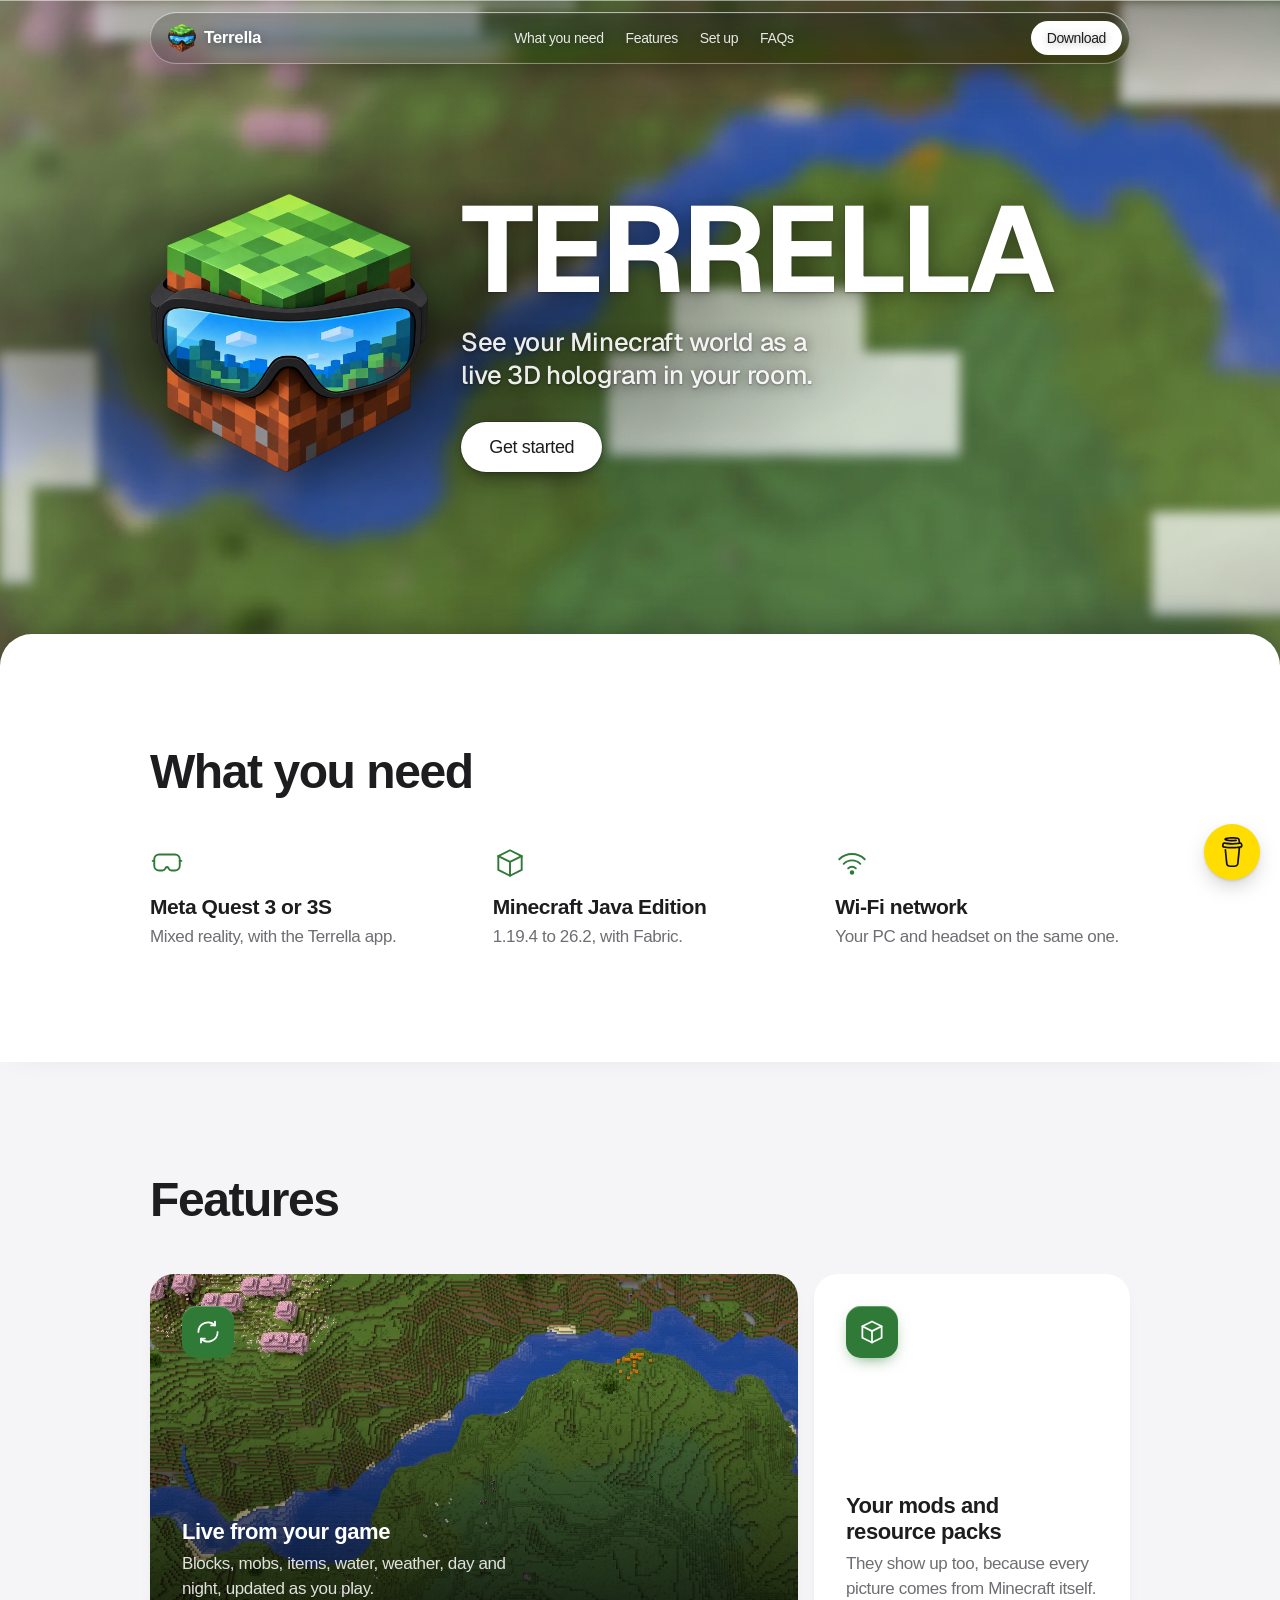
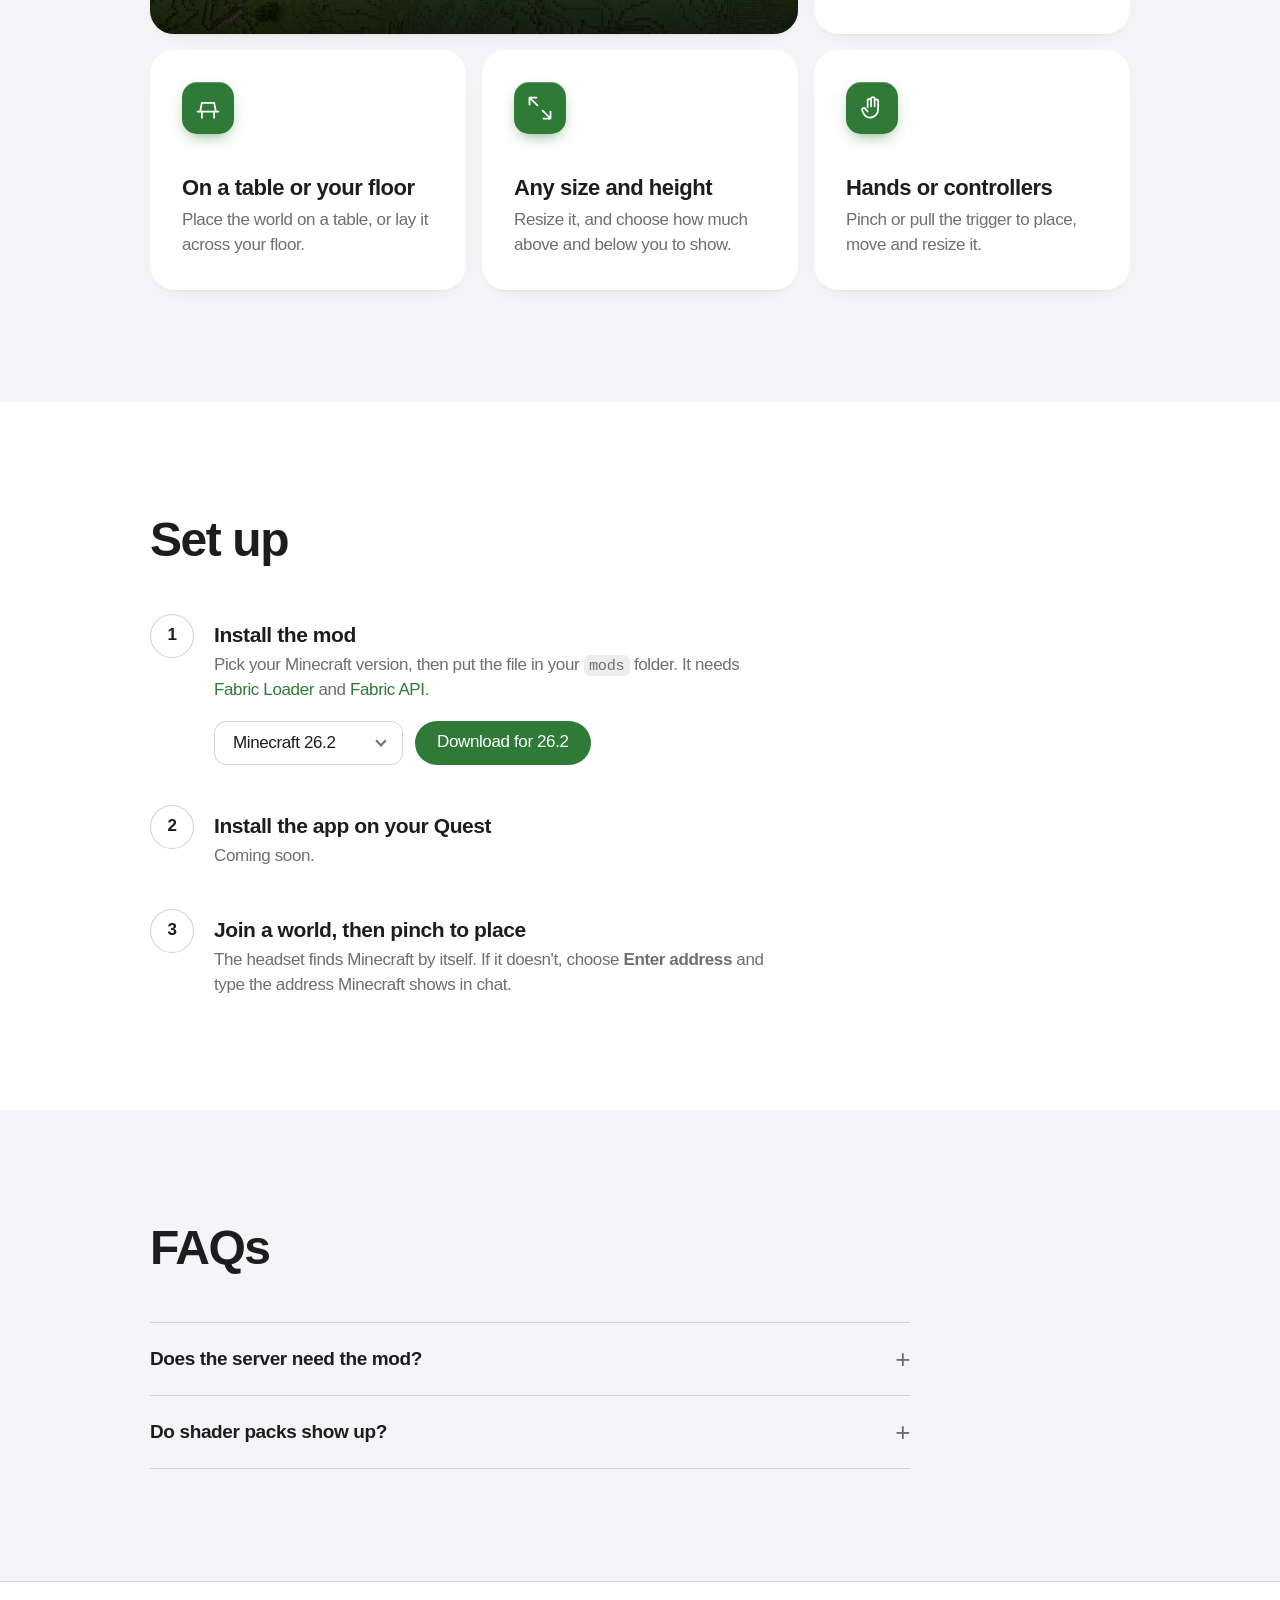
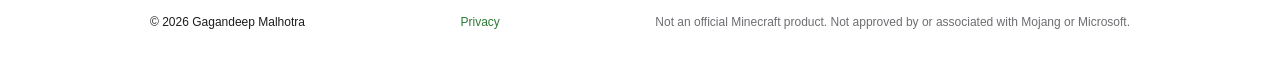
==== index.html @ 576da438 "Phone hero and menu" ====
<!doctype html>
<html lang="en">
<head>
  <meta charset="utf-8">
  <meta name="viewport" content="width=device-width, initial-scale=1">
  <title>Terrella</title>
  <meta name="description" content="See your Minecraft world as a live 3D hologram in your room, on Meta Quest 3 and 3S. Free.">
  <meta name="color-scheme" content="light dark">
  <meta property="og:title" content="Terrella">
  <meta property="og:description" content="See your Minecraft world as a live 3D hologram in your room, on Meta Quest 3 and 3S.">
  <meta property="og:image" content="assets/world-2400.webp?v=37">
  <link rel="icon" href="assets/favicon.png?v=3" type="image/png">
  <link rel="apple-touch-icon" href="assets/apple-touch-icon.png?v=3">
  <link rel="preconnect" href="https://fonts.googleapis.com">
  <link rel="preconnect" href="https://fonts.gstatic.com" crossorigin>
  <link rel="stylesheet" href="https://fonts.googleapis.com/css2?family=Geist:wght@500;600;700&display=swap">
  <link rel="stylesheet" href="styles.css?v=52">
</head>
<body>
  <header class="nav brand-in-hero no-anim" id="nav">
    <nav class="nav-bar glass" data-lg aria-label="Main">
      <a class="brand" href="#top" aria-label="Terrella, back to top">
        <img src="assets/logo.png?v=3" alt="" width="28" height="28">Terrella
      </a>
      <div class="nav-links">
        <a href="#need-title">What you need</a>
        <a href="#features">Features</a>
        <a href="#setup">Set up</a>
        <a href="#faq-title">FAQs</a>
      </div>
      <div class="nav-end">
        <a class="nav-cta" href="#setup">Download</a>
        <button class="nav-menu" type="button" aria-label="Menu" aria-expanded="false" aria-controls="nav-sheet">
          <span></span><span></span>
        </button>
      </div>
    </nav>
    <div class="nav-sheet glass" id="nav-sheet">
      <a href="#need-title">What you need</a>
      <a href="#features">Features</a>
      <a href="#setup">Set up</a>
      <a href="#faq-title">FAQs</a>
      <a class="sheet-cta" href="#setup">Download</a>
    </div>
  </header>

  <main id="top">
    <section class="stage" aria-labelledby="stage-title">
      <div class="stage-scene-wrap" aria-hidden="true">
      <div class="stage-scene">
        <img class="stage-world" src="assets/world.webp?v=37" width="3840" height="1280" alt=""
             srcset="assets/world-2400.webp?v=37 2400w, assets/world.webp?v=37 3840w"
             sizes="(max-width: 800px) 1700px, 2400px" fetchpriority="high" decoding="async">
        <div class="stage-clouds"></div>
      </div>
      </div>
      <div class="stage-glass" aria-hidden="true"></div>
      <div class="stage-copy">
        <div class="stage-head">
          <img class="stage-logo" src="assets/logo-hero.png?v=3" alt="" width="480" height="480">
          <div class="stage-text">
            <h1 id="stage-title" class="stage-title"><img class="title-logo" src="assets/logo-hero.png?v=3" alt="" width="480" height="480">Terrella</h1>
            <p class="stage-line">See your Minecraft world as a live 3D hologram in your room.</p>
            <p class="stage-actions">
              <a class="button" href="#setup">Get started</a>
            </p>
          </div>
        </div>
      </div>
    </section>

    <section class="band plain" aria-labelledby="need-title">
      <div class="wrap">
        <h2 id="need-title">What you need</h2>
        <ul class="grid three">
          <li>
            <svg class="need-icon" viewBox="0 0 32 32" fill="none" stroke="currentColor" stroke-width="1.8" stroke-linecap="round" stroke-linejoin="round" aria-hidden="true"><path d="M4 12.5c0-2.5 2-4.5 4.5-4.5h15c2.5 0 4.5 2 4.5 4.5v6c0 2.5-2 4.5-4.5 4.5h-3.2a3 3 0 0 1-2.7-1.7l-.4-.8a1.4 1.4 0 0 0-2.4 0l-.4.8a3 3 0 0 1-2.7 1.7H8.5C6 23 4 21 4 18.5z"/><path d="M4 14H2.5M28 14h1.5"/></svg>
            <h3>Meta Quest 3 or 3S</h3>
            <p>Mixed reality, with the Terrella app.</p>
          </li>
          <li>
            <svg class="need-icon" viewBox="0 0 32 32" fill="none" stroke="currentColor" stroke-width="1.8" stroke-linecap="round" stroke-linejoin="round" aria-hidden="true"><path d="M16 4 27 9.5v13L16 28 5 22.5v-13z"/><path d="M5 9.5 16 15l11-5.5M16 15v13"/></svg>
            <h3>Minecraft Java Edition</h3>
            <p>1.19.4 to 26.2, with Fabric.</p>
          </li>
          <li>
            <svg class="need-icon" viewBox="0 0 32 32" fill="none" stroke="currentColor" stroke-width="1.8" stroke-linecap="round" stroke-linejoin="round" aria-hidden="true"><path d="M4 12.5a17 17 0 0 1 24 0M8.2 16.8a11 11 0 0 1 15.6 0M12.4 21a5 5 0 0 1 7.2 0"/><circle cx="16" cy="25" r="1.2" fill="currentColor"/></svg>
            <h3>Wi&#8209;Fi network</h3>
            <p>Your PC and headset on the same one.</p>
          </li>
        </ul>
      </div>
    </section>

    <section class="band" id="features" aria-labelledby="features-title">
      <div class="wrap">
        <h2 id="features-title">Features</h2>
        <ul class="bento">
          <li class="card card-wide card-photo">
            <img src="assets/feature-live.webp" alt="A river winding between a cherry grove and a meadow, seen from above" width="1280" height="720" loading="lazy" decoding="async">
            <div class="card-copy">
              <span class="card-icon"><svg viewBox="0 0 32 32" fill="none" stroke="currentColor" stroke-width="2" stroke-linecap="round" stroke-linejoin="round" aria-hidden="true"><path d="M5 16a11 11 0 0 1 19-7.5M27 16a11 11 0 0 1-19 7.5"/><path d="M24 4v4.5h-4.5M8 28v-4.5h4.5"/></svg></span>
              <h3>Live from your game</h3>
              <p>Blocks, mobs, items, water, weather, day and night, updated as you play.</p>
            </div>
          </li>
          <li class="card ">
            <span class="card-icon"><svg viewBox="0 0 32 32" fill="none" stroke="currentColor" stroke-width="2" stroke-linecap="round" stroke-linejoin="round" aria-hidden="true"><path d="M16 4 27 9.5v13L16 28 5 22.5v-13z"/><path d="M5 9.5 16 15l11-5.5M16 15v13"/></svg></span>
            <h3>Your mods and resource packs</h3>
            <p>They show up too, because every picture comes from Minecraft itself.</p>
          </li>
          <li class="card ">
            <span class="card-icon"><svg viewBox="0 0 32 32" fill="none" stroke="currentColor" stroke-width="2" stroke-linecap="round" stroke-linejoin="round" aria-hidden="true"><path d="M4 20h24M7 20l2-10h14l2 10M9 20v7M23 20v7"/></svg></span>
            <h3>On a table or your floor</h3>
            <p>Place the world on a table, or lay it across your floor.</p>
          </li>
          <li class="card ">
            <span class="card-icon"><svg viewBox="0 0 32 32" fill="none" stroke="currentColor" stroke-width="2" stroke-linecap="round" stroke-linejoin="round" aria-hidden="true"><path d="M4 12V4h8M28 20v8h-8M4 4l9 9M28 28l-9-9"/></svg></span>
            <h3>Any size and height</h3>
            <p>Resize it, and choose how much above and below you to show.</p>
          </li>
          <li class="card ">
            <span class="card-icon"><svg viewBox="0 0 32 32" fill="none" stroke="currentColor" stroke-width="2" stroke-linecap="round" stroke-linejoin="round" aria-hidden="true"><path d="M11 15V7.5a2 2 0 0 1 4 0V14M15 13.5V5.5a2 2 0 0 1 4 0V14M19 14V8a2 2 0 0 1 4 0v9c0 6-4 10-9 10-3.5 0-5.5-1.5-7.5-4.5L4.8 18.9a2 2 0 0 1 3.3-2.2L11 20"/></svg></span>
            <h3>Hands or controllers</h3>
            <p>Pinch or pull the trigger to place, move and resize it.</p>
          </li>
        </ul>
      </div>
    </section>

    <section class="band plain demo" id="demo" aria-labelledby="demo-title" hidden>
      <div class="wrap">
        <h2 id="demo-title">See it on Meta Quest&nbsp;3</h2>
        <div class="demo-frame">
          <video controls playsinline preload="none" data-poster="assets/demo-poster.jpg" data-src="assets/demo.mp4"></video>
        </div>
      </div>
    </section>

    <section id="setup" class="band plain" aria-labelledby="setup-title">
      <div class="wrap">
      <h2 id="setup-title">Set up</h2>
      <ol class="steps">
        <li class="step">
          <span class="step-n" aria-hidden="true">1</span>
          <div class="step-body">
            <h3>Install the mod</h3>
            <p>Pick your Minecraft version, then put the file in your <code>mods</code> folder.
               It needs <a href="https://fabricmc.net/use/installer/">Fabric Loader</a> and
               <a href="https://modrinth.com/mod/fabric-api">Fabric API</a>.</p>
            <div class="picker">
              <label class="select">
                <span class="visually-hidden">Minecraft version</span>
                <select id="mc-version"></select>
              </label>
              <a id="mod-download" class="button" href="downloads/voxelmr-mod-mc26.2.jar" download>Download</a>
            </div>
          </div>
        </li>
        <li class="step">
          <span class="step-n" aria-hidden="true">2</span>
          <div class="step-body">
            <h3>Install the app on your Quest</h3>
            <p id="app-note">Coming soon.</p>
            <a id="app-link" class="button button-quiet" hidden>Get the app</a>
          </div>
        </li>
        <li class="step">
          <span class="step-n" aria-hidden="true">3</span>
          <div class="step-body">
            <h3>Join a world, then pinch to place</h3>
            <p>The headset finds Minecraft by itself. If it doesn't, choose <b>Enter address</b>
               and type the address Minecraft shows in chat.</p>
          </div>
        </li>
      </ol>
      </div>
    </section>

    <section class="band" aria-labelledby="faq-title">
      <div class="wrap">
      <h2 id="faq-title">FAQs</h2>
      <div class="faq">
        <details>
          <summary>Does the server need the mod?</summary>
          <p>No. It runs only in your game, so it works on any server and in single player.</p>
        </details>
        <details>
          <summary>Do shader packs show up?</summary>
          <p>No. Resource packs do; shader packs change only the picture on your screen, which the headset never sees.</p>
        </details>
      </div>
      </div>
    </section>
  </main>

  <footer class="footer">
    <div class="wrap footer-row">
      <p class="credit">&copy; 2026 Gagandeep Malhotra</p>
      <p><a href="privacy.html">Privacy</a></p>
      <p>Not an official Minecraft product. Not approved by or associated with Mojang or Microsoft.</p>
    </div>
  </footer>

  <a class="coffee" href="https://buymeacoffee.com/gagandeepmalhotra" target="_blank" rel="noopener"
     aria-label="Buy me a coffee">
    <img src="assets/bmc-logo.svg" alt="" width="21" height="30">
    <span class="coffee-label">Buy me a coffee</span>
  </a>

  <script src="main.js?v=50" type="module"></script>
</body>
</html>
---- styles.css ----
/* VoxelMR - one page. Apple's system type and spacing, Airbnb's soft corners. */

:root {
  --bg: #ffffff;
  --bg-alt: #f5f5f7;
  --text: #1d1d1f;
  --text-2: #6e6e73;
  --line: #d2d2d7;
  --accent: #2f7a36;          /* the grass on the block */
  --accent-hover: #256a2c;
  --on-accent: #ffffff;
  --shadow: 0 30px 60px -30px rgba(0, 0, 0, 0.35);
  --radius: 18px;
  --glass-tint: rgba(255, 255, 255, 0.52);
  --glass-blur: 16px;
  --glass-rim-hi: rgba(255, 255, 255, 0.95);
  --glass-rim-lo: rgba(255, 255, 255, 0.5);
  --glass-rim-back: rgba(255, 255, 255, 0.55);
  --glass-inner: rgba(0, 0, 0, 0.06);
  --glass-shadow: 0 10px 30px -8px rgba(0, 0, 0, 0.18), 0 2px 6px rgba(0, 0, 0, 0.06);
  --font: -apple-system, BlinkMacSystemFont, "SF Pro Text", "SF Pro Display", "Segoe UI Variable Text",
          "Segoe UI", Roboto, "Helvetica Neue", Arial, sans-serif;
  --mono: ui-monospace, "SF Mono", "Cascadia Mono", Consolas, monospace;
}

@media (prefers-color-scheme: dark) {
  :root:not([data-theme="light"]) {
    --bg: #0e0f12;             /* the splash screen's ground */
    --bg-alt: #17181c;
    --text: #f5f5f7;
    --text-2: #a1a1a6;
    --line: #2e2f35;
    --accent: #6cc05f;
    --accent-hover: #81cf74;
    --on-accent: #0b1a0b;
    --shadow: 0 30px 60px -30px rgba(0, 0, 0, 0.9);
    --glass-tint: rgba(58, 60, 68, 0.52);
    --glass-blur: 16px;
    --glass-rim-hi: rgba(255, 255, 255, 0.32);
    --glass-rim-lo: rgba(255, 255, 255, 0.1);
    --glass-rim-back: rgba(255, 255, 255, 0.12);
    --glass-inner: rgba(0, 0, 0, 0.35);
    --glass-shadow: 0 10px 30px -8px rgba(0, 0, 0, 0.6);
  }
}

:root[data-theme="dark"] {
  --bg: #0e0f12;
  --bg-alt: #17181c;
  --text: #f5f5f7;
  --text-2: #a1a1a6;
  --line: #2e2f35;
  --accent: #6cc05f;
  --accent-hover: #81cf74;
  --on-accent: #0b1a0b;
  --shadow: 0 30px 60px -30px rgba(0, 0, 0, 0.9);
  --glass-tint: rgba(58, 60, 68, 0.52);
  --glass-blur: 16px;
  --glass-rim-hi: rgba(255, 255, 255, 0.32);
  --glass-rim-lo: rgba(255, 255, 255, 0.1);
  --glass-rim-back: rgba(255, 255, 255, 0.12);
  --glass-inner: rgba(0, 0, 0, 0.35);
  --glass-shadow: 0 10px 30px -8px rgba(0, 0, 0, 0.6);
}

*, *::before, *::after { box-sizing: border-box; }
[hidden] { display: none !important; }

html { scroll-behavior: smooth; scroll-padding-top: 84px; }
@media (prefers-reduced-motion: reduce) { html { scroll-behavior: auto; } }

body {
  margin: 0;
  background: var(--bg);
  color: var(--text);
  font: 17px/1.47 var(--font);
  letter-spacing: -0.022em;
  -webkit-font-smoothing: antialiased;
}

img { display: block; max-width: 100%; height: auto; }
a { color: var(--accent); text-decoration: none; }
a:hover { text-decoration: underline; }
:focus-visible { outline: 3px solid var(--accent); outline-offset: 3px; border-radius: 6px; }
code { font: 0.9em var(--mono); background: color-mix(in srgb, var(--text) 8%, transparent); padding: 0.1em 0.35em; border-radius: 6px; }
ul, ol { list-style: none; margin: 0; padding: 0; }
h1, h2, h3 { margin: 0; text-wrap: balance; }
p { margin: 0; }

.wrap { width: min(980px, 100% - 32px); margin-inline: auto; }
.section { padding-block: clamp(64px, 10vw, 112px); }
.band { background: var(--bg-alt); padding-block: clamp(64px, 10vw, 112px); }
.band.plain { background: var(--bg); }
/* The page rises over the hero like a sheet: rounded top, a soft edge of shadow. */
.stage + .band {
  position: relative; z-index: 1;
  margin-top: -32px;
  border-radius: 32px 32px 0 0;
  box-shadow: 0 -12px 40px -18px rgba(0, 0, 0, 0.45);
}

.visually-hidden {
  position: absolute; width: 1px; height: 1px; overflow: hidden;
  clip: rect(0 0 0 0); white-space: nowrap;
}

/* Liquid Glass - the controls layer only.
   Apple's rule: glass is for what floats above content (navigation, controls), never for the
   content itself, and never glass on glass. A light blur that keeps what is behind readable, a
   bright rim where light catches the edge, a sheen across the top, and a tint that follows what
   is underneath. Chromium browsers also bend the picture at the edges (main.js builds the
   refraction map); everywhere else the same glass simply does not refract. */
.glass {
  position: relative; isolation: isolate;
  background: var(--glass-tint);
  -webkit-backdrop-filter: blur(var(--glass-blur)) saturate(180%) brightness(1.06);
  backdrop-filter: blur(var(--glass-blur)) saturate(180%) brightness(1.06);
  box-shadow:
    var(--glass-shadow),
    inset 0 1px 1px 0 var(--glass-rim-hi),          /* light from above catches the top edge */
    inset 0 -1px 1px 0 var(--glass-rim-back),       /* and returns faintly off the bottom */
    inset 0 0 0 1px var(--glass-rim-lo),            /* the thin body of the edge all round */
    inset 0 -10px 20px -14px var(--glass-inner);    /* a little depth low inside the glass */
}
/* Where the browser can refract (Chromium): the bend at the edge, then the same frost. */
.lg-refract .glass[data-lg] {
  -webkit-backdrop-filter: var(--lg-filter) blur(var(--glass-blur)) saturate(180%) brightness(1.06);
  backdrop-filter: var(--lg-filter) blur(var(--glass-blur)) saturate(180%) brightness(1.06);
}

/* The bar: a capsule floating over the page, not a strip glued to its top. */
.nav {
  position: fixed; top: 12px; left: 0; right: 0; z-index: 20;
  display: flex; justify-content: center; pointer-events: none;
}
.nav-bar {
  pointer-events: auto;
  width: min(980px, 100% - 24px); height: 52px; padding: 0 8px 0 18px;
  border-radius: 999px;
  display: grid; grid-template-columns: auto 1fr auto; align-items: center; gap: 0;
  color: var(--text);
  transition: height 0.35s cubic-bezier(0.22, 1, 0.36, 1), width 0.35s cubic-bezier(0.22, 1, 0.36, 1),
              color 0.3s ease, background-color 0.3s ease;
}
.nav.no-anim .nav-bar { transition: none; }
.nav.is-compact .nav-bar { height: 46px; width: min(760px, 100% - 24px); }
.brand {
  display: inline-flex; align-items: center; gap: 8px;
  color: inherit; font-weight: 600; font-size: 17px;
}
.brand:hover { text-decoration: none; }
.brand img { height: 28px; width: auto; }
.nav-links { display: flex; gap: 22px; justify-self: center; }
.brand { margin-right: 16px; }
.nav-links a { color: inherit; font-size: 14px; opacity: 0.88; transition: opacity 0.2s ease; }
.nav-links a:hover { opacity: 1; text-decoration: none; }
.nav-cta {
  display: inline-flex; align-items: center; height: 34px; padding: 0 16px; border-radius: 999px;
  background: var(--accent); color: var(--on-accent); font-size: 14px; font-weight: 500;
}
.nav-cta:hover { background: var(--accent-hover); text-decoration: none; }
/* Over the world the glass darkens a touch and the words go white, as iOS does over photos. */
.nav.over-hero .nav-bar {
  color: #ffffff;
  text-shadow: 0 1px 8px rgba(0, 0, 0, 0.35);
  --glass-tint: rgba(16, 20, 16, 0.26);
  --glass-blur: 14px;
  --glass-rim-hi: rgba(255, 255, 255, 0.6);
  --glass-rim-lo: rgba(255, 255, 255, 0.18);
  --glass-rim-back: rgba(255, 255, 255, 0.28);
  --glass-inner: rgba(0, 0, 0, 0.15);
  --glass-shadow: 0 10px 30px -8px rgba(0, 0, 0, 0.35);
}
.nav.over-hero .nav-cta { background: #ffffff; color: #1d1d1f; }


/* Buttons: Apple's pill. */
.button {
  display: inline-flex; align-items: center; justify-content: center;
  min-height: 44px; padding: 0 22px;
  border-radius: 980px;
  background: var(--accent); color: var(--on-accent);
  font-weight: 500; font-size: 17px;
  transition: background-color 0.2s ease, transform 0.2s ease;
}
.button:hover { background: var(--accent-hover); text-decoration: none; }
.button:active { transform: scale(0.97); }
.button-small { min-height: 30px; padding: 0 14px; font-size: 14px; }
.button-glass { color: inherit; font-weight: 500; }
.stage .button.button-glass {
  background: var(--glass-tint);
  color: #ffffff;
  --glass-tint: rgba(16, 20, 16, 0.26);
  --glass-blur: 14px;
  --glass-rim-hi: rgba(255, 255, 255, 0.6);
  --glass-rim-lo: rgba(255, 255, 255, 0.18);
  --glass-rim-back: rgba(255, 255, 255, 0.28);
  --glass-inner: rgba(0, 0, 0, 0.15);
  --glass-shadow: 0 10px 30px -8px rgba(0, 0, 0, 0.35);
}
.stage .button.button-glass:hover { background: rgba(16, 20, 16, 0.4); color: #ffffff; }
.button-quiet { background: transparent; color: var(--accent); box-shadow: inset 0 0 0 1px var(--accent); }
.button-quiet:hover { background: color-mix(in srgb, var(--accent) 10%, transparent); }

/* The stage: a bird's-eye view of a real world, edge to edge. One still image, moved only by
   transforms - it drifts sideways and breathes in and out - so the compositor does all of it
   and the page costs nothing to scroll. */
.stage {
  --stage-h: clamp(520px, 74svh, 780px);
  position: relative; overflow: hidden; isolation: isolate;
  height: var(--stage-h);
  display: grid; align-items: center;
  background: transparent; color: #ffffff; text-align: left;
}
.stage-scene {
  position: absolute; inset: 0; z-index: -1;
  animation: breathe 24s ease-in-out infinite alternate;
  will-change: transform;
}
.stage-world {
  --scene-w: max(100vw, calc(var(--stage-h) * 3));
  position: absolute; top: 0; left: 0;
  width: var(--scene-w); height: 100%; max-width: none;
  object-fit: cover;
  animation: drift 70s ease-in-out infinite alternate;
  will-change: transform;
}
@keyframes drift {
  from { transform: translate3d(0, 0, 0); }
  to   { transform: translate3d(calc(100vw - var(--scene-w)), 0, 0); }
}
@keyframes breathe {
  from { transform: scale(1.02); }
  to   { transform: scale(1.12); }
}
/* Clouds: Minecraft's own blocky slabs, passing between the camera and the world. Drawn by
   main.js into one seamless tile and slid sideways by the compositor - the page never repaints
   for them. */
.stage-clouds {
  position: absolute; top: 0; bottom: 0; left: 0;
  width: calc(100% + var(--cloud-tile, 2400px));
  background-repeat: repeat;
  background-size: var(--cloud-tile, 2400px) auto;
  image-rendering: pixelated;
  opacity: 0; transition: opacity 1.2s ease;
  animation: clouds 150s linear infinite;
  will-change: transform;
}
.stage-clouds.is-ready { opacity: 0.72; }
@keyframes clouds {
  from { transform: translate3d(calc(-1 * var(--cloud-tile, 2400px)), 0, 0); }
  to   { transform: translate3d(0, 0, 0); }
}
@media (prefers-reduced-motion: reduce) { .stage-clouds { animation: none; } }
.stage.is-away .stage-clouds { animation-play-state: paused; }

.stage::after {                  /* vignette: darker edges, a soft pool of shade behind the words */
  content: ""; position: absolute; inset: 0; z-index: -1; pointer-events: none;
  background:
    radial-gradient(ellipse 70% 70% at 22% 50%, rgba(0,0,0,0.30), rgba(0,0,0,0) 70%),
    radial-gradient(ellipse 120% 90% at 50% 45%, rgba(0,0,0,0) 55%, rgba(0,0,0,0.42) 100%),
    linear-gradient(to bottom, rgba(0,0,0,0.30), rgba(0,0,0,0) 18%);
}
.stage::before {                 /* fine grain, the way a photograph has it */
  content: ""; position: absolute; inset: 0; z-index: 0; pointer-events: none; opacity: 0.07;
  mix-blend-mode: overlay;
  background-image: url("data:image/svg+xml,%3Csvg xmlns='http://www.w3.org/2000/svg' width='160' height='160'%3E%3Cfilter id='n'%3E%3CfeTurbulence type='fractalNoise' baseFrequency='0.9' numOctaves='2' stitchTiles='stitch'/%3E%3C/filter%3E%3Crect width='100%25' height='100%25' filter='url(%23n)'/%3E%3C/svg%3E");
}
.stage-copy { position: relative; z-index: 1; }
.stage-copy { width: min(980px, 100% - 32px); margin-inline: auto; }
.stage-title {
  font-family: "Geist", var(--font);
  font-size: clamp(52px, 9.5vw, 148px);
  line-height: 0.92; letter-spacing: -0.03em; font-weight: 700; text-transform: uppercase;
  text-shadow: 0 2px 24px rgba(0, 0, 0, 0.45), 0 1px 2px rgba(0, 0, 0, 0.25);
}
.stage-line {
  font-family: "Geist", var(--font);
  margin: clamp(14px, 1.6vw, 20px) 0 0; max-width: 30ch; text-wrap: balance;
  font-size: clamp(19px, 2vw, 26px); line-height: 1.3; letter-spacing: -0.015em; font-weight: 500;
  color: rgba(255, 255, 255, 0.92);
  text-shadow: 0 1px 14px rgba(0, 0, 0, 0.55), 0 1px 2px rgba(0, 0, 0, 0.3);
}
.stage-meta {
  margin-top: 16px; font-size: 14px; letter-spacing: 0;
  color: rgba(255, 255, 255, 0.78);
  text-shadow: 0 1px 10px rgba(0, 0, 0, 0.5);
}
.stage-actions {
  margin-top: clamp(22px, 2.8vw, 30px);
  display: flex; gap: 24px; justify-content: flex-start; align-items: center; flex-wrap: wrap;
}
.stage .button {
  background: #ffffff; color: #1d1d1f; min-height: 50px; padding: 0 28px; font-size: 18px;
  /* held off bright clouds: a hairline edge and a soft lift */
  box-shadow: 0 0 0 1px rgba(0, 0, 0, 0.14), 0 10px 28px -8px rgba(0, 0, 0, 0.55), 0 2px 6px rgba(0, 0, 0, 0.18);
}
.stage .button:hover { background: #f5f5f7; }
.more { color: #ffffff; font-size: 17px; }
.more::after { content: "›"; display: inline-block; margin-left: 6px; transition: transform 0.2s ease; }
.more:hover { text-decoration: none; }
.more:hover::after { transform: translateX(3px); }

/* The words settle in once as the page opens - plain CSS, so nothing flashes while a script
   loads. Nothing moves at all for anyone who asked for less motion. */
@media (prefers-reduced-motion: no-preference) {
  .stage-copy > * { animation: settle 1s cubic-bezier(0.22, 1, 0.36, 1) backwards; }
  .stage-line    { animation-delay: 0.1s; }
  .stage-actions { animation-delay: 0.2s; }
  .stage-meta    { animation-delay: 0.3s; }
}
@keyframes settle { from { opacity: 0; transform: translateY(14px); } }
@media (prefers-reduced-motion: reduce) {
  .stage-scene, .stage-world { animation: none; }
  .stage-world { transform: translate3d(calc((100vw - var(--scene-w)) / 2), 0, 0); }
}
/* Off screen, the hero stops moving altogether (main.js). */
.stage.is-away .stage-scene, .stage.is-away .stage-world { animation-play-state: paused; }

/* Section titles */
h2 {
  font-size: clamp(32px, 5vw, 48px);
  line-height: 1.08; letter-spacing: -0.03em; font-weight: 700;
  margin-bottom: clamp(32px, 5vw, 48px);
}
h3 { font-size: 21px; line-height: 1.2; letter-spacing: -0.02em; font-weight: 600; margin-bottom: 6px; }
.grid p, .step-body p, .faq p { color: var(--text-2); }

.grid { display: grid; gap: clamp(28px, 4vw, 48px); }
.grid.three { grid-template-columns: repeat(3, 1fr); }
.grid.two { grid-template-columns: repeat(2, 1fr); }
@media (max-width: 720px) {
  .grid.three, .grid.two { grid-template-columns: 1fr; }
}

/* Steps: a real sequence, so numbered. */
.steps { display: grid; gap: 40px; }
.step { display: grid; grid-template-columns: 44px 1fr; gap: 20px; align-items: start; }
.step-n {
  display: grid; place-items: center;
  width: 44px; height: 44px; border-radius: 50%;
  background: var(--bg); color: var(--text);
  box-shadow: inset 0 0 0 1px var(--line);
  font-weight: 600; font-variant-numeric: tabular-nums;
}
.step-body { padding-top: 8px; max-width: 60ch; }
.step-body .button, .picker { margin-top: 18px; }

.picker { display: flex; flex-wrap: wrap; gap: 12px; align-items: center; }
.picker .button { margin-top: 0; }
.select { position: relative; display: inline-flex; }
.select select {
  appearance: none; -webkit-appearance: none;
  min-height: 44px; padding: 0 44px 0 18px;
  border-radius: 12px; border: 1px solid var(--line);
  background: var(--bg); color: var(--text);
  font: 500 17px var(--font); letter-spacing: -0.022em;
  font-variant-numeric: tabular-nums; cursor: pointer;
}
.select::after {
  content: ""; position: absolute; right: 18px; top: 50%;
  width: 8px; height: 8px; margin-top: -6px;
  border-right: 2px solid var(--text-2); border-bottom: 2px solid var(--text-2);
  transform: rotate(45deg); pointer-events: none;
}

/* Questions: a disclosure that opens smoothly. */
.faq { border-top: 1px solid var(--line); max-width: 760px; }
.faq details { border-bottom: 1px solid var(--line); }
.faq summary {
  display: flex; justify-content: space-between; align-items: center; gap: 16px;
  padding: 22px 0; cursor: pointer; list-style: none;
  font-size: 19px; font-weight: 600; letter-spacing: -0.02em;
}
.faq summary::-webkit-details-marker { display: none; }
.faq summary::after {
  content: "+"; font-weight: 400; font-size: 26px; line-height: 1; color: var(--text-2);
  transition: transform 0.25s ease;
}
.faq details[open] summary::after { transform: rotate(45deg); }
.faq details p { padding: 0 0 22px; max-width: 60ch; }
.faq details::details-content {
  block-size: 0; overflow: hidden;
  transition: block-size 0.3s ease, content-visibility 0.3s allow-discrete;
}
.faq details[open]::details-content { block-size: auto; }
:root { interpolate-size: allow-keywords; }
@media (prefers-reduced-motion: reduce) {
  .faq details::details-content { transition: none; }
}

.footer { padding-block: 32px 48px; border-top: 1px solid var(--line); }
.footer-row { display: flex; flex-wrap: wrap; justify-content: space-between; gap: 8px 24px; }
.footer p { font-size: 12px; color: var(--text-2); letter-spacing: 0; }
.footer .credit { color: var(--text); }

.stage-scene-wrap { position: absolute; inset: 0; z-index: -1; }

/* Buy me a coffee: a glass circle that stays in the corner. */
.coffee {
  position: fixed; right: 20px; bottom: 20px; z-index: 30;
  width: 56px; height: 56px; border-radius: 50%;
  display: grid; place-items: center;
  background: #ffdd00;                     /* Buy Me a Coffee's own yellow */
  box-shadow: 0 8px 24px -8px rgba(0, 0, 0, 0.35), 0 1px 3px rgba(0, 0, 0, 0.12);
  transition: transform 0.25s cubic-bezier(0.22, 1, 0.36, 1);
}
.coffee:hover { transform: scale(1.06); text-decoration: none; }
.coffee:active { transform: scale(0.96); }
.coffee img { width: 21px; height: 30px; }
.coffee-label {
  position: absolute; right: calc(100% + 10px); top: 50%;
  transform: translate(6px, -50%); opacity: 0; pointer-events: none; white-space: nowrap;
  padding: 7px 12px; border-radius: 999px; font-size: 14px; font-weight: 500;
  background: var(--text); color: var(--bg);
  transition: opacity 0.2s ease, transform 0.25s cubic-bezier(0.22, 1, 0.36, 1);
}
.coffee:hover .coffee-label, .coffee:focus-visible .coffee-label { opacity: 1; transform: translate(0, -50%); }
@media (max-width: 600px) { .coffee { right: 14px; bottom: 14px; width: 50px; height: 50px; } }

/* Requirement icons, drawn in the text colour. */
.need-icon { width: 34px; height: 34px; color: var(--accent); margin-bottom: 14px; display: block; }

/* The demo film, when there is one. */
.demo-frame {
  border-radius: var(--radius); overflow: hidden; background: #000;
  aspect-ratio: 16 / 9; box-shadow: var(--shadow);
}
.demo-frame video { width: 100%; height: 100%; display: block; object-fit: cover; }

/* Phones: every control full-width and thumb-sized, nothing covered by the coffee circle. */
@media (max-width: 600px) {
  body { font-size: 16px; }
  .band { padding-block: 56px; }
  h2 { margin-bottom: 28px; }
  .stage { --stage-h: clamp(480px, 70svh, 620px); }
  .stage .button { width: min(320px, 100%); }
  .stage-meta { font-size: 13px; }
  .stage + .band { margin-top: -24px; border-radius: 24px 24px 0 0; }
  .step { grid-template-columns: 36px 1fr; gap: 14px; }
  .step-n { width: 36px; height: 36px; font-size: 15px; }
  .step-body { padding-top: 5px; }
  .picker { flex-direction: column; align-items: stretch; }
  .picker .select, .picker .select select, .picker .button { width: 100%; }
  .faq summary { font-size: 17px; padding: 18px 0; }
  .footer { padding-bottom: 96px; }
  .footer-row { flex-direction: column; }
  .nav-bar { height: 48px; padding: 0 6px 0 14px; }
  .nav-cta { height: 36px; }
  .brand { min-height: 44px; }
}
@media (max-width: 360px) {
  .stage-title { font-size: 52px; }
  .brand { font-size: 16px; }
}

/* The hero behind a pane of glass: the world is baked frosted (assets), and the pane adds the
   glass itself - a cool sheen from the top-left, a bright rim along its top edge, a faint
   frost - over everything but the words. Static, so it costs nothing as the world drifts. */
.stage-glass {
  position: absolute; inset: 0; z-index: 0; pointer-events: none;
  background:
    linear-gradient(125deg, rgba(255, 255, 255, 0.22) 0%, rgba(255, 255, 255, 0.06) 28%,
                    rgba(255, 255, 255, 0) 55%, rgba(255, 255, 255, 0.05) 100%),
    rgba(255, 255, 255, 0.04);
  box-shadow: inset 0 1px 0 rgba(255, 255, 255, 0.5), inset 0 0 120px rgba(255, 255, 255, 0.06);
}
.stage-clouds { filter: blur(6px); }
@media (max-width: 600px) {
  .stage-copy { width: calc(100% - 32px); }
  .stage .button { width: auto; }
}

/* Features: a bento of cards. The lead card is the world itself; one dark card for contrast. */
.bento { display: grid; grid-template-columns: repeat(3, 1fr); gap: 16px; }
.card {
  position: relative; overflow: hidden;
  background: var(--bg); border-radius: 24px;
  padding: clamp(24px, 3vw, 32px);
  display: flex; flex-direction: column; justify-content: flex-end; gap: 6px;
  min-height: 240px;
  box-shadow: 0 1px 2px rgba(0, 0, 0, 0.04), 0 8px 24px -16px rgba(0, 0, 0, 0.18);
}
.card h3 { margin: 0; font-size: 22px; }
.card p { color: var(--text-2); max-width: 36ch; }
.card-wide { grid-column: span 2; }
.card-full { grid-column: 1 / -1; min-height: 200px; }
.card-icon {
  width: 52px; height: 52px; border-radius: 15px; margin-bottom: auto;
  display: grid; place-items: center; color: var(--on-accent);
  background: var(--accent);
  box-shadow: inset 0 1px 0 rgba(255, 255, 255, 0.25), 0 6px 16px -6px color-mix(in srgb, var(--accent) 70%, transparent);
}
.card-icon svg { width: 28px; height: 28px; }
.card-photo { padding: 0; min-height: 360px; color: #ffffff; }
.card-photo img { position: absolute; inset: 0; width: 100%; height: 100%; object-fit: cover; }
.card-photo::after {
  content: ""; position: absolute; inset: 0;
  background: linear-gradient(to top, rgba(0, 0, 0, 0.72) 0%, rgba(0, 0, 0, 0.25) 45%, rgba(0, 0, 0, 0) 70%);
}
.card-copy {
  position: relative; z-index: 1; height: 100%;
  padding: clamp(24px, 3vw, 32px);
  display: flex; flex-direction: column; justify-content: flex-end; gap: 6px;
}
.card-photo .card-icon { margin-bottom: auto; }
.card-photo p { color: rgba(255, 255, 255, 0.86); }
.card-dark {
  background:
    radial-gradient(circle at 85% 20%, rgba(108, 192, 95, 0.32), rgba(108, 192, 95, 0) 55%),
    #0e1116;
  color: #f5f5f7;
}
.card-dark p { color: rgba(245, 245, 247, 0.72); }
@media (max-width: 900px) {
  .bento { grid-template-columns: repeat(2, 1fr); }
  .card-wide { grid-column: span 2; }
.card-full { grid-column: 1 / -1; min-height: 200px; }
}
@media (max-width: 600px) {
  .bento { grid-template-columns: 1fr; gap: 12px; }
  .card-wide, .card-full { grid-column: auto; }
  .card { min-height: 0; }
  .card .card-icon { margin-bottom: 18px; }
  .card-photo { min-height: 320px; }
  .card-photo .card-icon { margin-bottom: auto; }
}

/* The words must hold over white clouds: shade that follows them, whatever drifts behind. */
.stage-copy::before {
  content: ""; position: absolute; z-index: -1; pointer-events: none;
  left: -18vw; right: -10vw; top: -14%; bottom: -18%;
  background: radial-gradient(ellipse 58% 62% at 32% 50%, rgba(8, 14, 10, 0.5), rgba(8, 14, 10, 0) 72%);
}

/* The logo, large, beside the name and line - exactly their height together (main.js measures). */
.stage-head { display: flex; align-items: center; gap: clamp(18px, 2.6vw, 36px); }
.stage-logo {
  flex: none; width: auto; height: var(--head-h, clamp(120px, 15vw, 230px));
  filter: drop-shadow(0 12px 28px rgba(0, 0, 0, 0.45));
}
.stage-text { min-width: 0; }
/* Phones: the logo sits on the title's line only, as tall as the title; the line and the button
   run full width beneath. */
.title-logo { display: none; }
@media (max-width: 600px) {
  .stage-head { display: block; }
  .stage-logo { display: none; }
  .title-logo {
    display: inline-block; height: 0.86em; width: auto; vertical-align: -0.08em; margin-right: 0.18em;
    filter: drop-shadow(0 6px 14px rgba(0, 0, 0, 0.4));
  }
  .stage-title { font-size: clamp(38px, 12.5vw, 64px); white-space: nowrap; }
  .stage-line { max-width: none; overflow-wrap: break-word; }
  .stage-copy { width: calc(100% - 32px); }
}
@media (prefers-reduced-motion: no-preference) {
  .stage-head { animation: settle 1s cubic-bezier(0.22, 1, 0.36, 1) backwards; }
}

/* The name and logo are never on screen twice: while the hero's own are in view the bar's stay
   hidden (their space kept, so nothing shifts), and they settle in once the hero's scroll away. */
.nav .brand { transition: opacity 0.3s ease, transform 0.35s cubic-bezier(0.22, 1, 0.36, 1); }
.nav.brand-in-hero .brand {
  opacity: 0; transform: translateY(-6px); visibility: hidden; pointer-events: none;
  max-width: 0; margin-right: 0; overflow: hidden;
  transition: opacity 0.25s ease, transform 0.3s ease, visibility 0s linear 0.3s;
}
/* Until the logo arrives the links take its place on the left; then they glide to the centre. */
.nav.brand-in-hero .nav-links { justify-self: start; }
.nav.no-anim .brand { transition: none; }

/* Phones: the links fold into a menu - two lines that turn into a cross, and a glass sheet that
   drops from the bar. */
.nav { flex-direction: column; align-items: center; }
.nav-end { display: flex; align-items: center; gap: 8px; grid-column: 3; justify-self: end; }
.nav-links { grid-column: 2; }
.brand { grid-column: 1; }
.nav-menu {
  display: none; place-items: center; width: 36px; height: 36px; border-radius: 50%;
  border: 0; background: transparent; color: inherit; cursor: pointer; padding: 0;
}
.nav-menu span {
  grid-area: 1 / 1; display: block; width: 18px; height: 2px; border-radius: 2px; background: currentColor;
  transition: transform 0.3s cubic-bezier(0.22, 1, 0.36, 1);
}
.nav-menu span:first-child { transform: translateY(-4px); }
.nav-menu span:last-child { transform: translateY(4px); }
.nav.menu-open .nav-menu span:first-child { transform: rotate(45deg); }
.nav.menu-open .nav-menu span:last-child { transform: rotate(-45deg); }
.nav-sheet {
  pointer-events: none; opacity: 0; visibility: hidden; transform: translateY(-8px) scale(0.98);
  transform-origin: top center;
  width: min(980px, 100% - 24px); margin-top: 8px; padding: 8px; border-radius: 24px;
  display: none; flex-direction: column; color: var(--text);
  transition: opacity 0.25s ease, transform 0.35s cubic-bezier(0.22, 1, 0.36, 1), visibility 0s linear 0.35s;
}
.nav-sheet a {
  color: inherit; font-size: 19px; font-weight: 500; padding: 14px 16px; border-radius: 14px;
}
.nav-sheet a:hover, .nav-sheet a:focus-visible { background: color-mix(in srgb, var(--text) 7%, transparent); text-decoration: none; }
.nav.menu-open .nav-sheet {
  pointer-events: auto; opacity: 1; visibility: visible; transform: none;
  transition: opacity 0.25s ease, transform 0.35s cubic-bezier(0.22, 1, 0.36, 1), visibility 0s;
}
@media (max-width: 720px) {
  .nav-links { display: none; }
  .nav-menu { display: grid; }
  .nav-sheet { display: flex; }
}

/* Phones: Download lives in the menu. */
.sheet-cta { display: none; }
@media (max-width: 720px) {
  .nav-cta { display: none; }
  .nav-sheet .sheet-cta {
    display: block; margin-top: 6px; text-align: center;
    background: var(--accent); color: var(--on-accent); border-radius: 999px;
  }
  .nav-sheet .sheet-cta:hover { background: var(--accent-hover); }
}
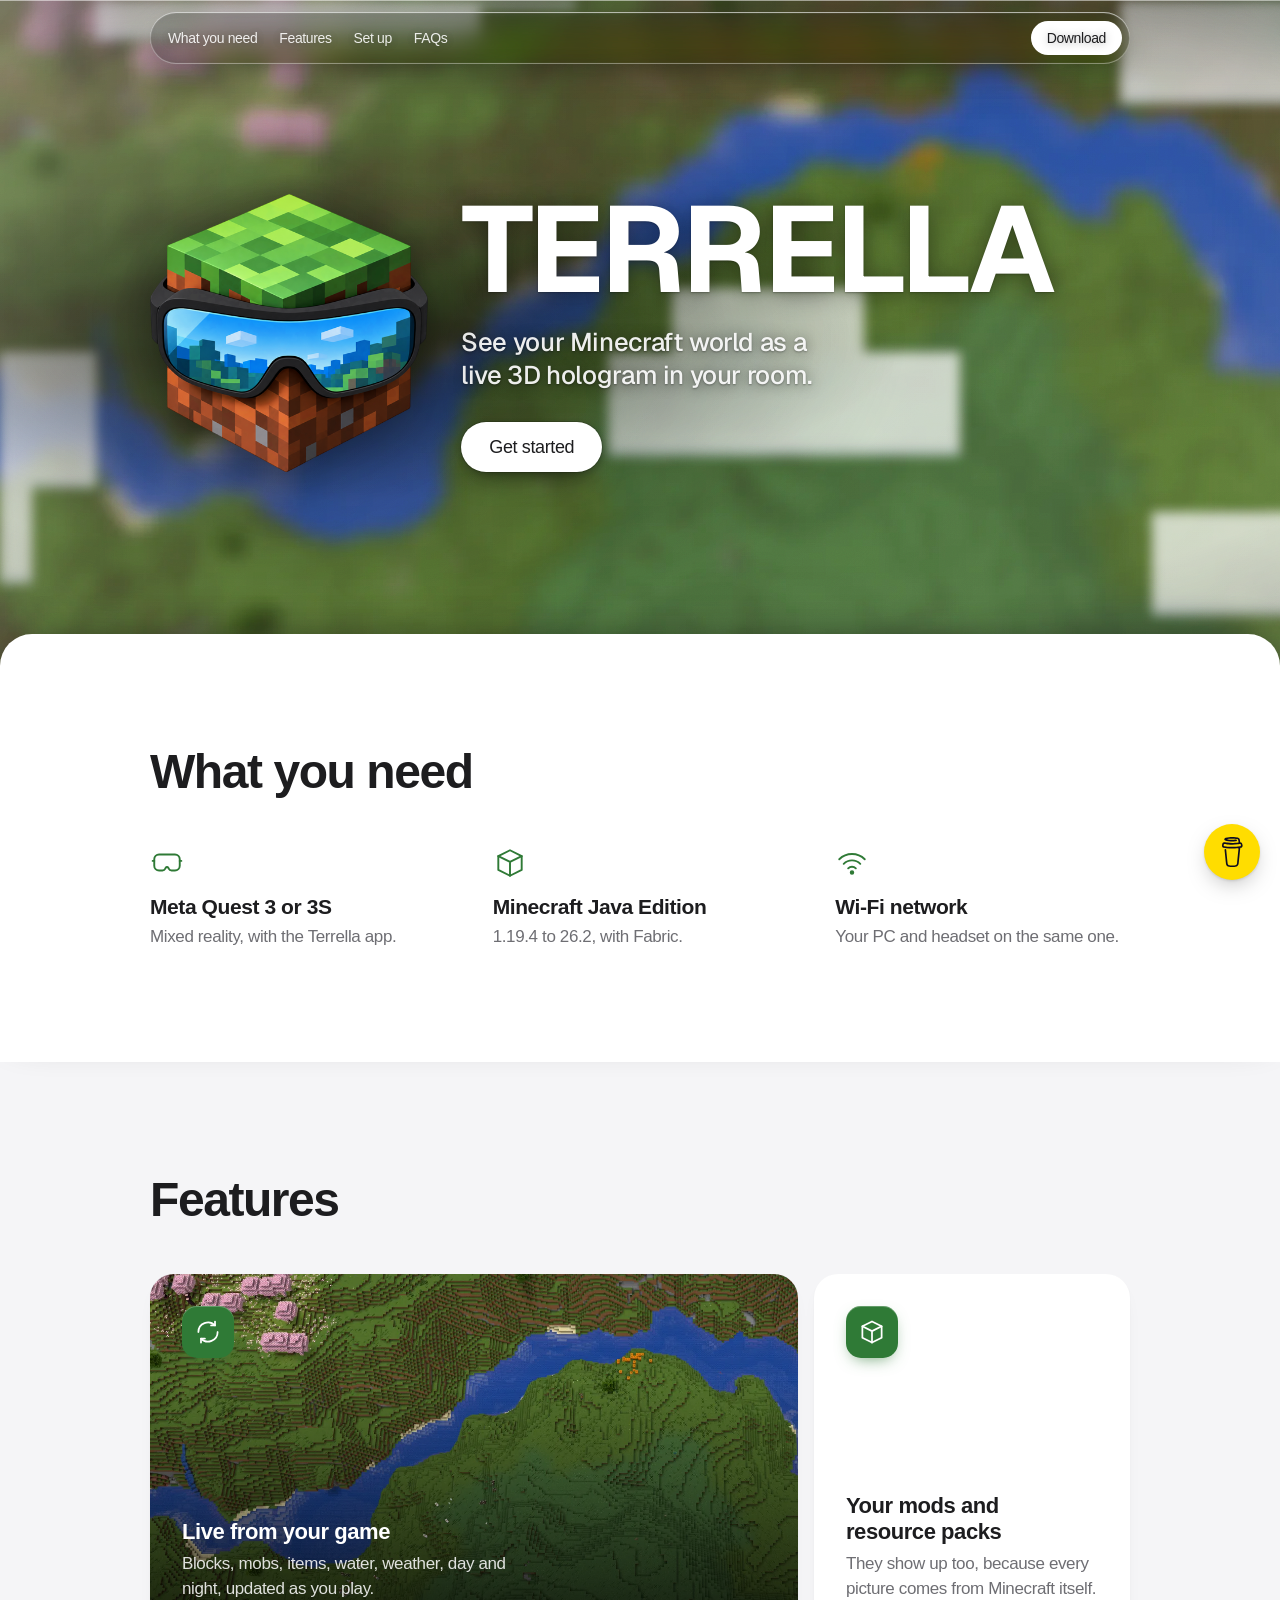
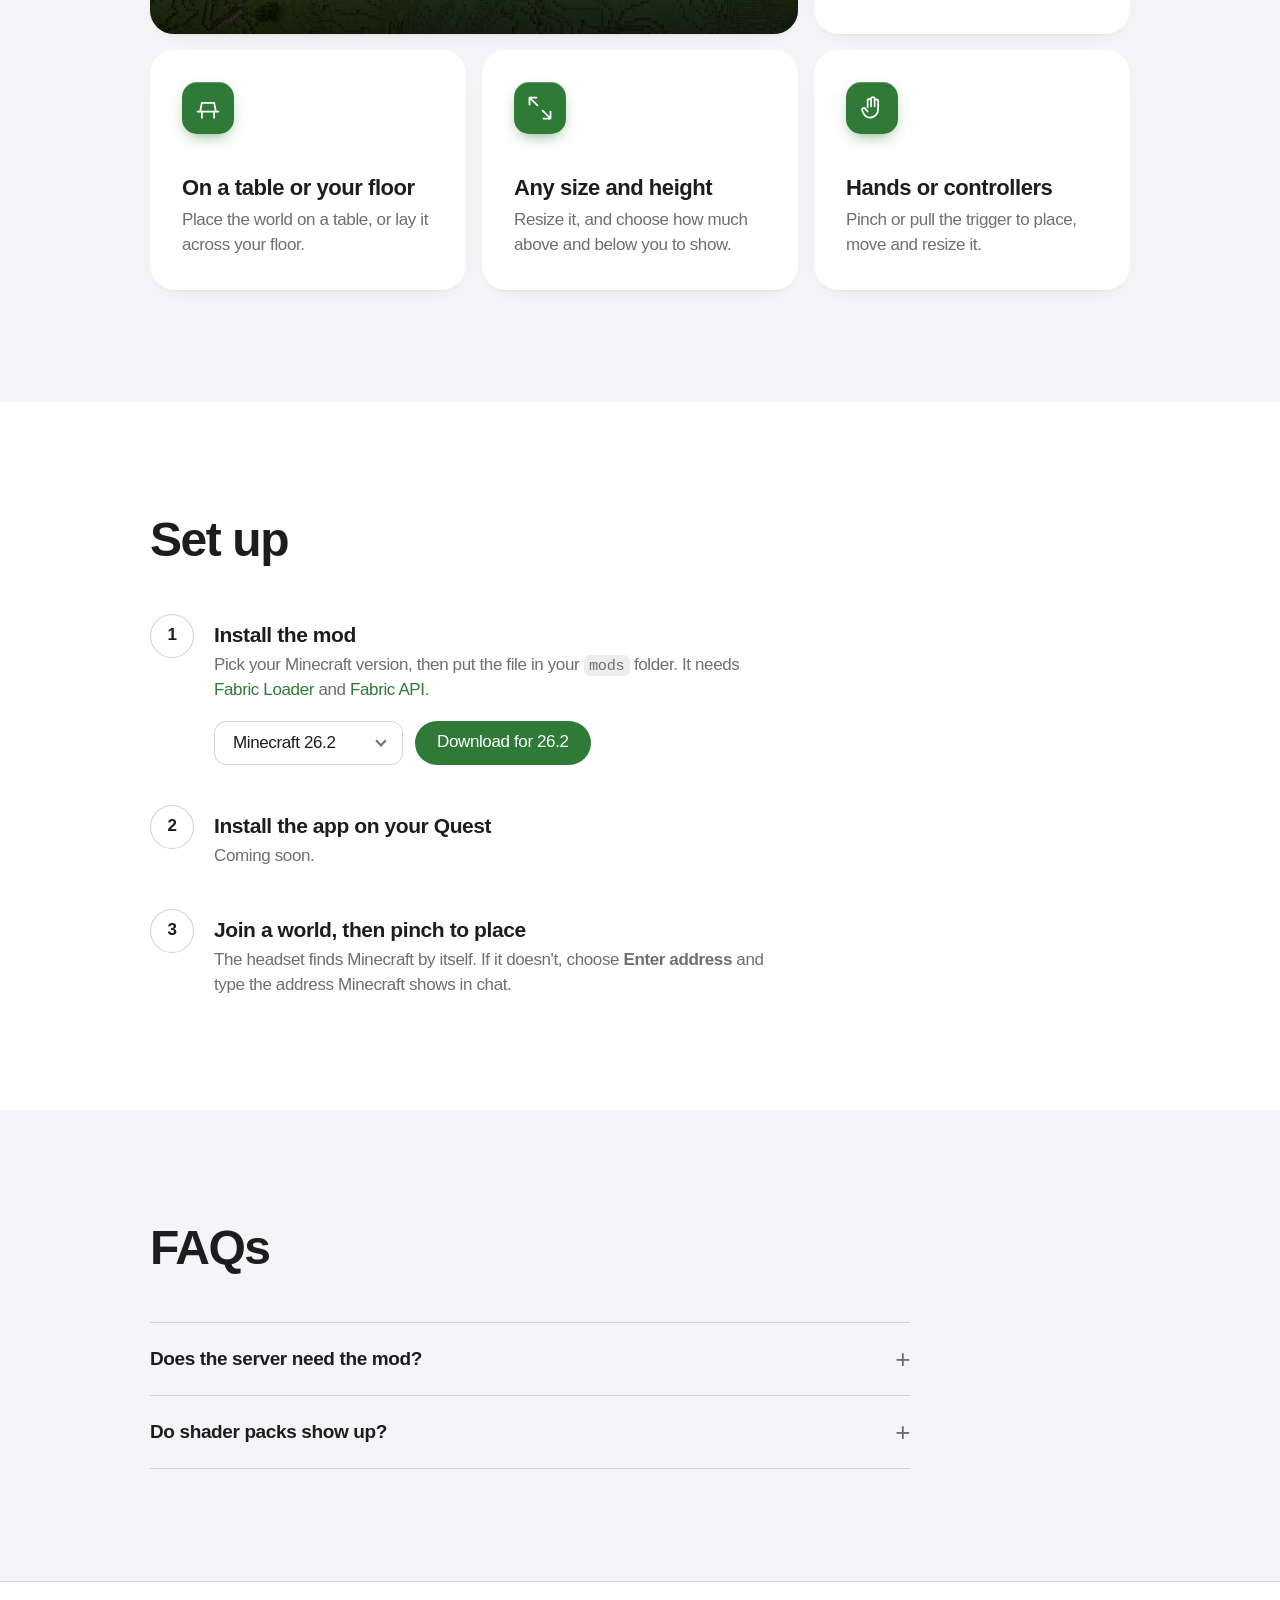
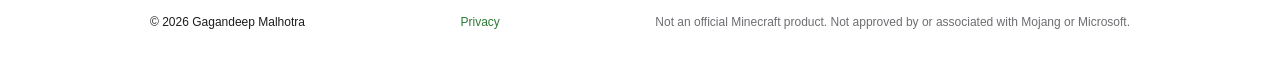
==== commit cdf8f068: "Terrella mod jars, version.json for the app's update check, privacy: update check" ====
--- a/index.html
+++ b/index.html
@@ -14,7 +14,7 @@
   <link rel="preconnect" href="https://fonts.googleapis.com">
   <link rel="preconnect" href="https://fonts.gstatic.com" crossorigin>
   <link rel="stylesheet" href="https://fonts.googleapis.com/css2?family=Geist:wght@500;600;700&display=swap">
-  <link rel="stylesheet" href="styles.css?v=52">
+  <link rel="stylesheet" href="styles.css?v=53">
 </head>
 <body>
   <header class="nav brand-in-hero no-anim" id="nav">
@@ -208,6 +208,6 @@
     <span class="coffee-label">Buy me a coffee</span>
   </a>
 
-  <script src="main.js?v=50" type="module"></script>
+  <script src="main.js?v=51" type="module"></script>
 </body>
 </html>
--- a/styles.css
+++ b/styles.css
@@ -561,13 +561,17 @@
 /* The name and logo are never on screen twice: while the hero's own are in view the bar's stay
    hidden (their space kept, so nothing shifts), and they settle in once the hero's scroll away. */
 .nav .brand { transition: opacity 0.3s ease, transform 0.35s cubic-bezier(0.22, 1, 0.36, 1); }
-.nav.brand-in-hero .brand {
-  opacity: 0; transform: translateY(-6px); visibility: hidden; pointer-events: none;
-  max-width: 0; margin-right: 0; overflow: hidden;
-  transition: opacity 0.25s ease, transform 0.3s ease, visibility 0s linear 0.3s;
-}
-/* Until the logo arrives the links take its place on the left; then they glide to the centre. */
-.nav.brand-in-hero .nav-links { justify-self: start; }
+/* Wide screens only: with the links in the bar, the logo waits for the hero's to scroll away.
+   In menu mode the bar always carries the logo. */
+@media (min-width: 581px) {
+  .nav.brand-in-hero .brand {
+    opacity: 0; transform: translateY(-6px); visibility: hidden; pointer-events: none;
+    max-width: 0; margin-right: 0; overflow: hidden;
+    transition: opacity 0.25s ease, transform 0.3s ease, visibility 0s linear 0.3s;
+  }
+  /* Until the logo arrives the links take its place on the left; then they glide to the centre. */
+  .nav.brand-in-hero .nav-links { justify-self: start; }
+}
 .nav.no-anim .brand { transition: none; }
 
 /* Phones: the links fold into a menu - two lines that turn into a cross, and a glass sheet that
@@ -603,7 +607,7 @@
   pointer-events: auto; opacity: 1; visibility: visible; transform: none;
   transition: opacity 0.25s ease, transform 0.35s cubic-bezier(0.22, 1, 0.36, 1), visibility 0s;
 }
-@media (max-width: 720px) {
+@media (max-width: 580px) {
   .nav-links { display: none; }
   .nav-menu { display: grid; }
   .nav-sheet { display: flex; }
@@ -611,7 +615,7 @@
 
 /* Phones: Download lives in the menu. */
 .sheet-cta { display: none; }
-@media (max-width: 720px) {
+@media (max-width: 580px) {
   .nav-cta { display: none; }
   .nav-sheet .sheet-cta {
     display: block; margin-top: 6px; text-align: center;
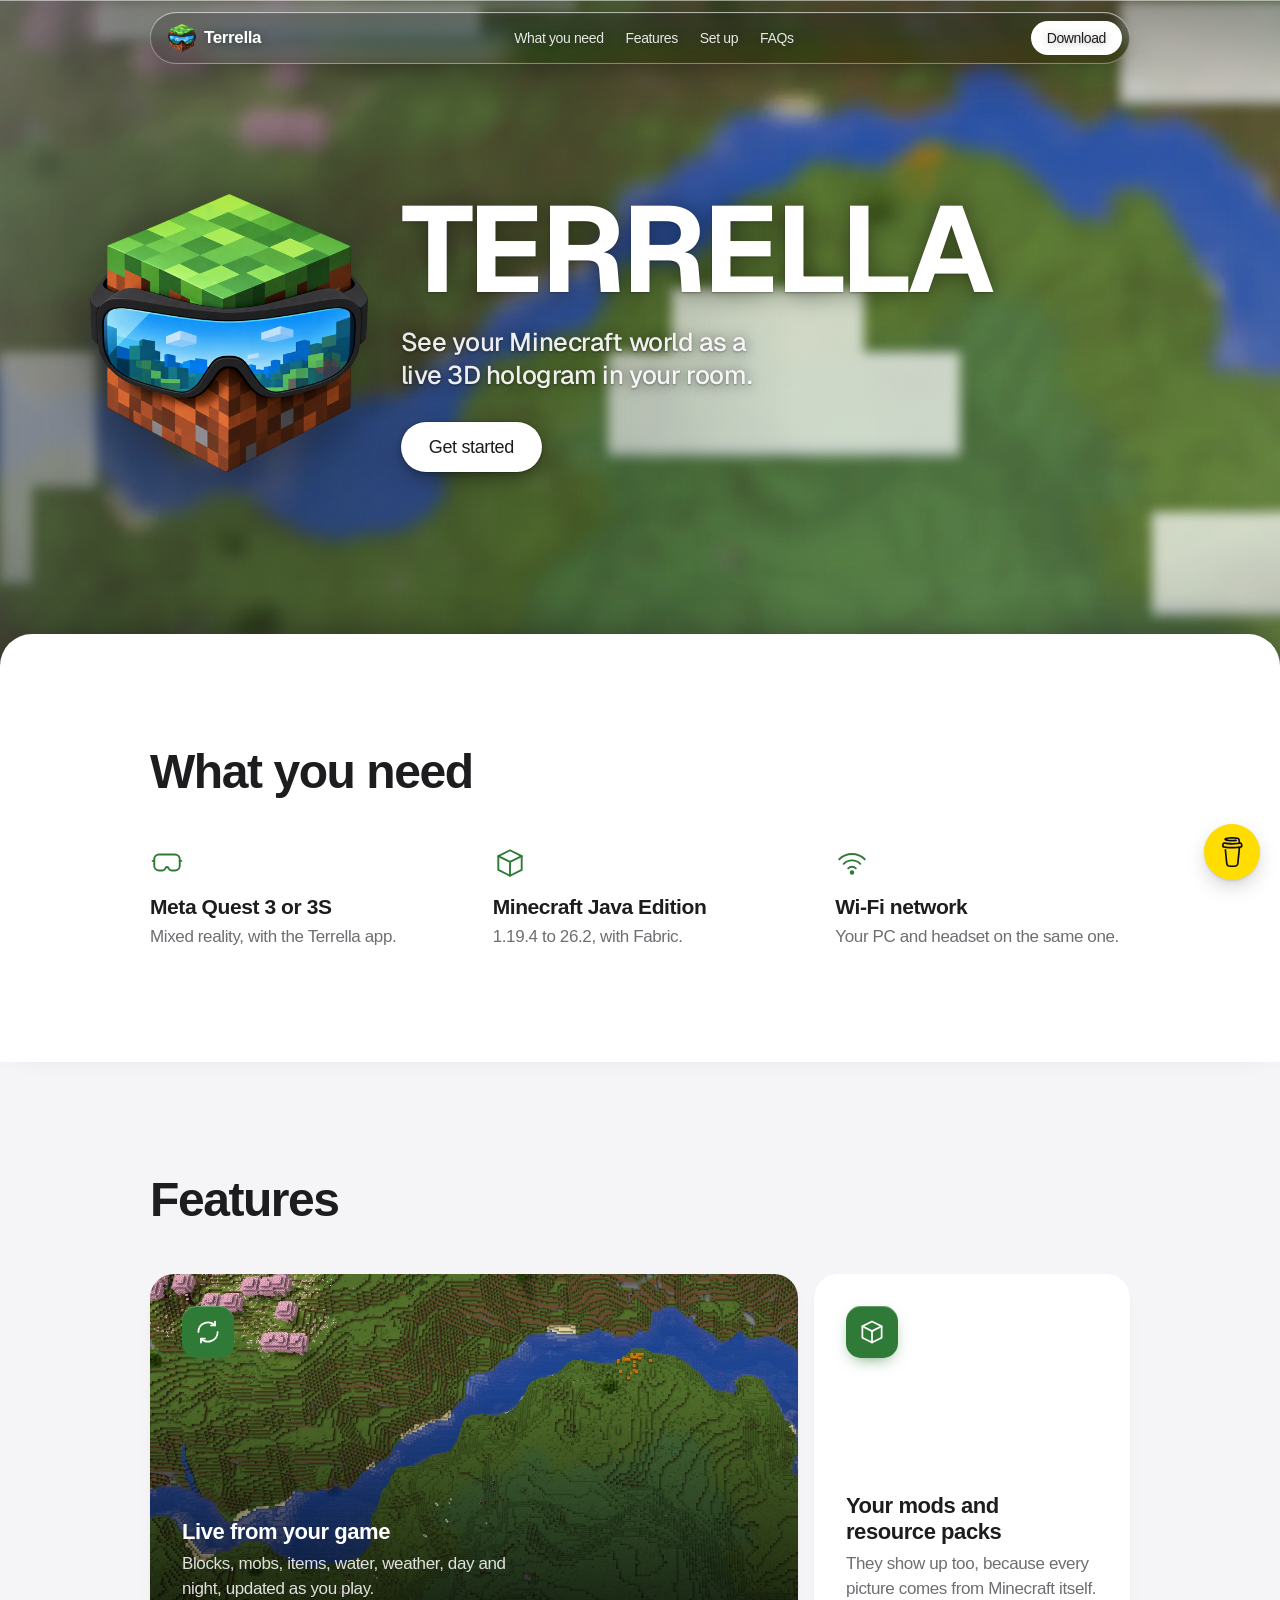
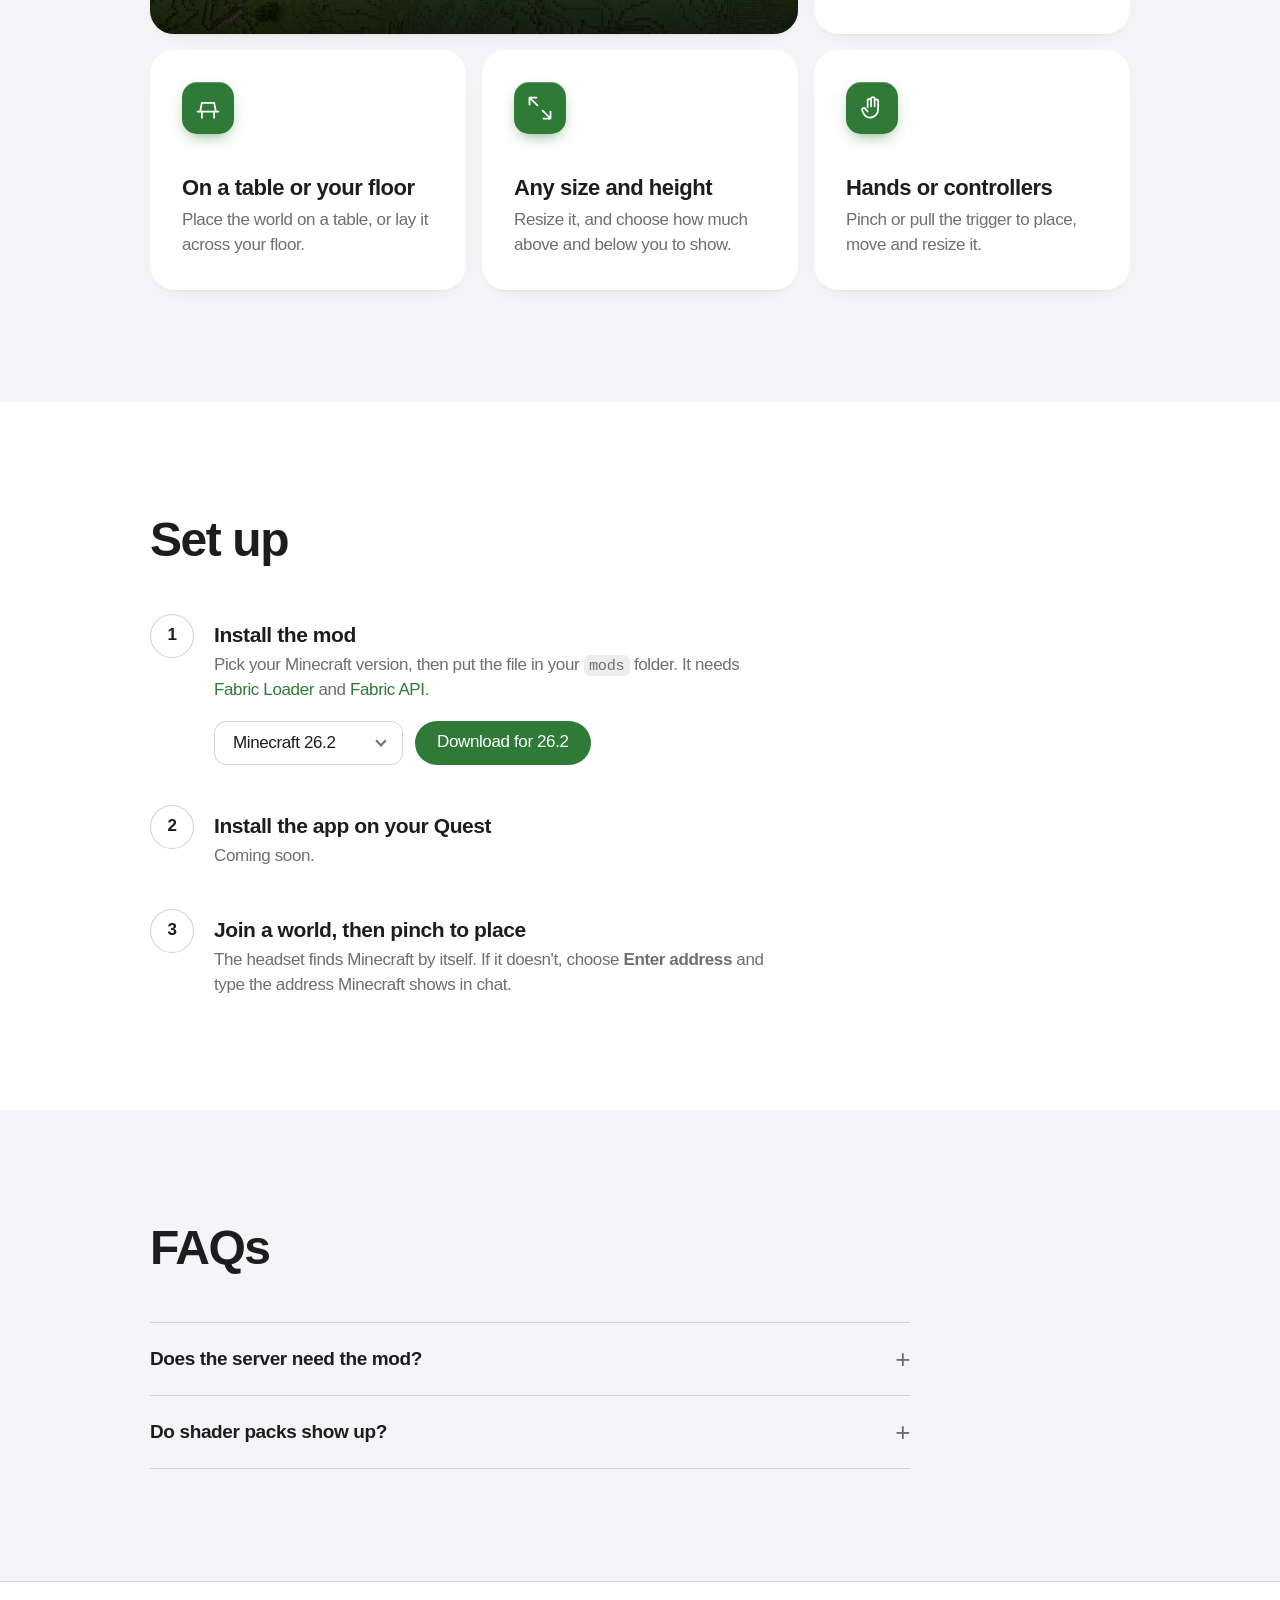
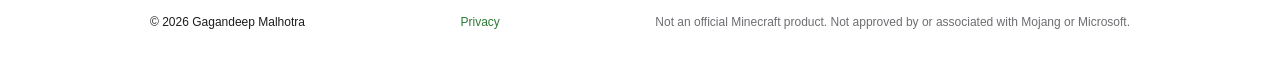
==== commit b622e9b9: "Hero left-aligned, full-width shade; mod: test journey" ====
--- a/index.html
+++ b/index.html
@@ -14,7 +14,7 @@
   <link rel="preconnect" href="https://fonts.googleapis.com">
   <link rel="preconnect" href="https://fonts.gstatic.com" crossorigin>
   <link rel="stylesheet" href="https://fonts.googleapis.com/css2?family=Geist:wght@500;600;700&display=swap">
-  <link rel="stylesheet" href="styles.css?v=53">
+  <link rel="stylesheet" href="styles.css?v=54">
 </head>
 <body>
   <header class="nav brand-in-hero no-anim" id="nav">
--- a/styles.css
+++ b/styles.css
@@ -254,10 +254,10 @@
 @media (prefers-reduced-motion: reduce) { .stage-clouds { animation: none; } }
 .stage.is-away .stage-clouds { animation-play-state: paused; }
 
-.stage::after {                  /* vignette: darker edges, a soft pool of shade behind the words */
+.stage::after {                  /* vignette: darker edges, and shade from the left behind the words */
   content: ""; position: absolute; inset: 0; z-index: -1; pointer-events: none;
   background:
-    radial-gradient(ellipse 70% 70% at 22% 50%, rgba(0,0,0,0.30), rgba(0,0,0,0) 70%),
+    linear-gradient(to right, rgba(6, 12, 8, 0.50) 0%, rgba(6, 12, 8, 0.30) 32%, rgba(6, 12, 8, 0) 62%),
     radial-gradient(ellipse 120% 90% at 50% 45%, rgba(0,0,0,0) 55%, rgba(0,0,0,0.42) 100%),
     linear-gradient(to bottom, rgba(0,0,0,0.30), rgba(0,0,0,0) 18%);
 }
@@ -267,7 +267,10 @@
   background-image: url("data:image/svg+xml,%3Csvg xmlns='http://www.w3.org/2000/svg' width='160' height='160'%3E%3Cfilter id='n'%3E%3CfeTurbulence type='fractalNoise' baseFrequency='0.9' numOctaves='2' stitchTiles='stitch'/%3E%3C/filter%3E%3Crect width='100%25' height='100%25' filter='url(%23n)'/%3E%3C/svg%3E");
 }
 .stage-copy { position: relative; z-index: 1; }
-.stage-copy { width: min(980px, 100% - 32px); margin-inline: auto; }
+.stage {
+  --hero-x: clamp(20px, 7vw, 200px);
+}
+.stage-copy { width: min(1100px, 100% - var(--hero-x) - 16px); margin-left: var(--hero-x); margin-right: 0; }
 .stage-title {
   font-family: "Geist", var(--font);
   font-size: clamp(52px, 9.5vw, 148px);
@@ -467,7 +470,7 @@
 }
 .stage-clouds { filter: blur(6px); }
 @media (max-width: 600px) {
-  .stage-copy { width: calc(100% - 32px); }
+  .stage-copy { width: calc(100% - 32px); margin-left: 16px; }
   .stage .button { width: auto; }
 }
 
@@ -527,12 +530,6 @@
 }
 
 /* The words must hold over white clouds: shade that follows them, whatever drifts behind. */
-.stage-copy::before {
-  content: ""; position: absolute; z-index: -1; pointer-events: none;
-  left: -18vw; right: -10vw; top: -14%; bottom: -18%;
-  background: radial-gradient(ellipse 58% 62% at 32% 50%, rgba(8, 14, 10, 0.5), rgba(8, 14, 10, 0) 72%);
-}
-
 /* The logo, large, beside the name and line - exactly their height together (main.js measures). */
 .stage-head { display: flex; align-items: center; gap: clamp(18px, 2.6vw, 36px); }
 .stage-logo {
@@ -552,7 +549,7 @@
   }
   .stage-title { font-size: clamp(38px, 12.5vw, 64px); white-space: nowrap; }
   .stage-line { max-width: none; overflow-wrap: break-word; }
-  .stage-copy { width: calc(100% - 32px); }
+  .stage-copy { width: calc(100% - 32px); margin-left: 16px; }
 }
 @media (prefers-reduced-motion: no-preference) {
   .stage-head { animation: settle 1s cubic-bezier(0.22, 1, 0.36, 1) backwards; }
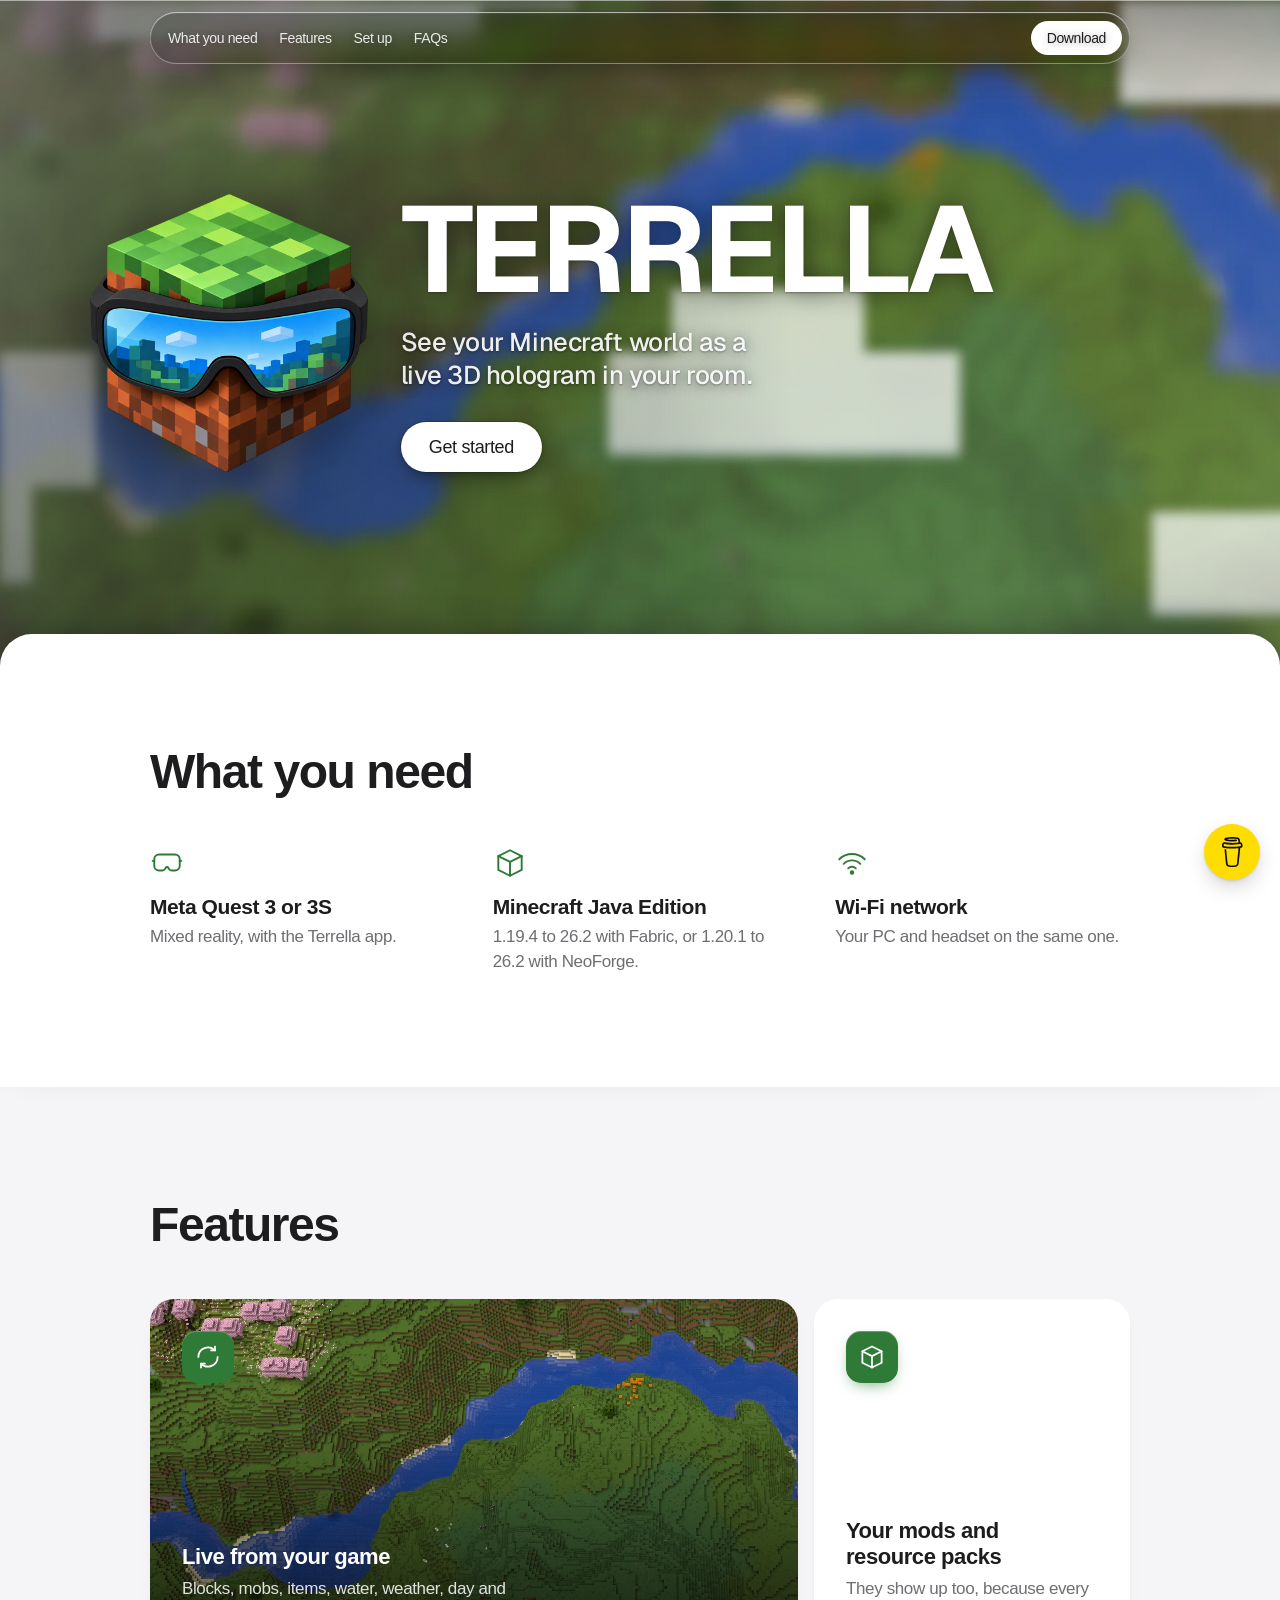
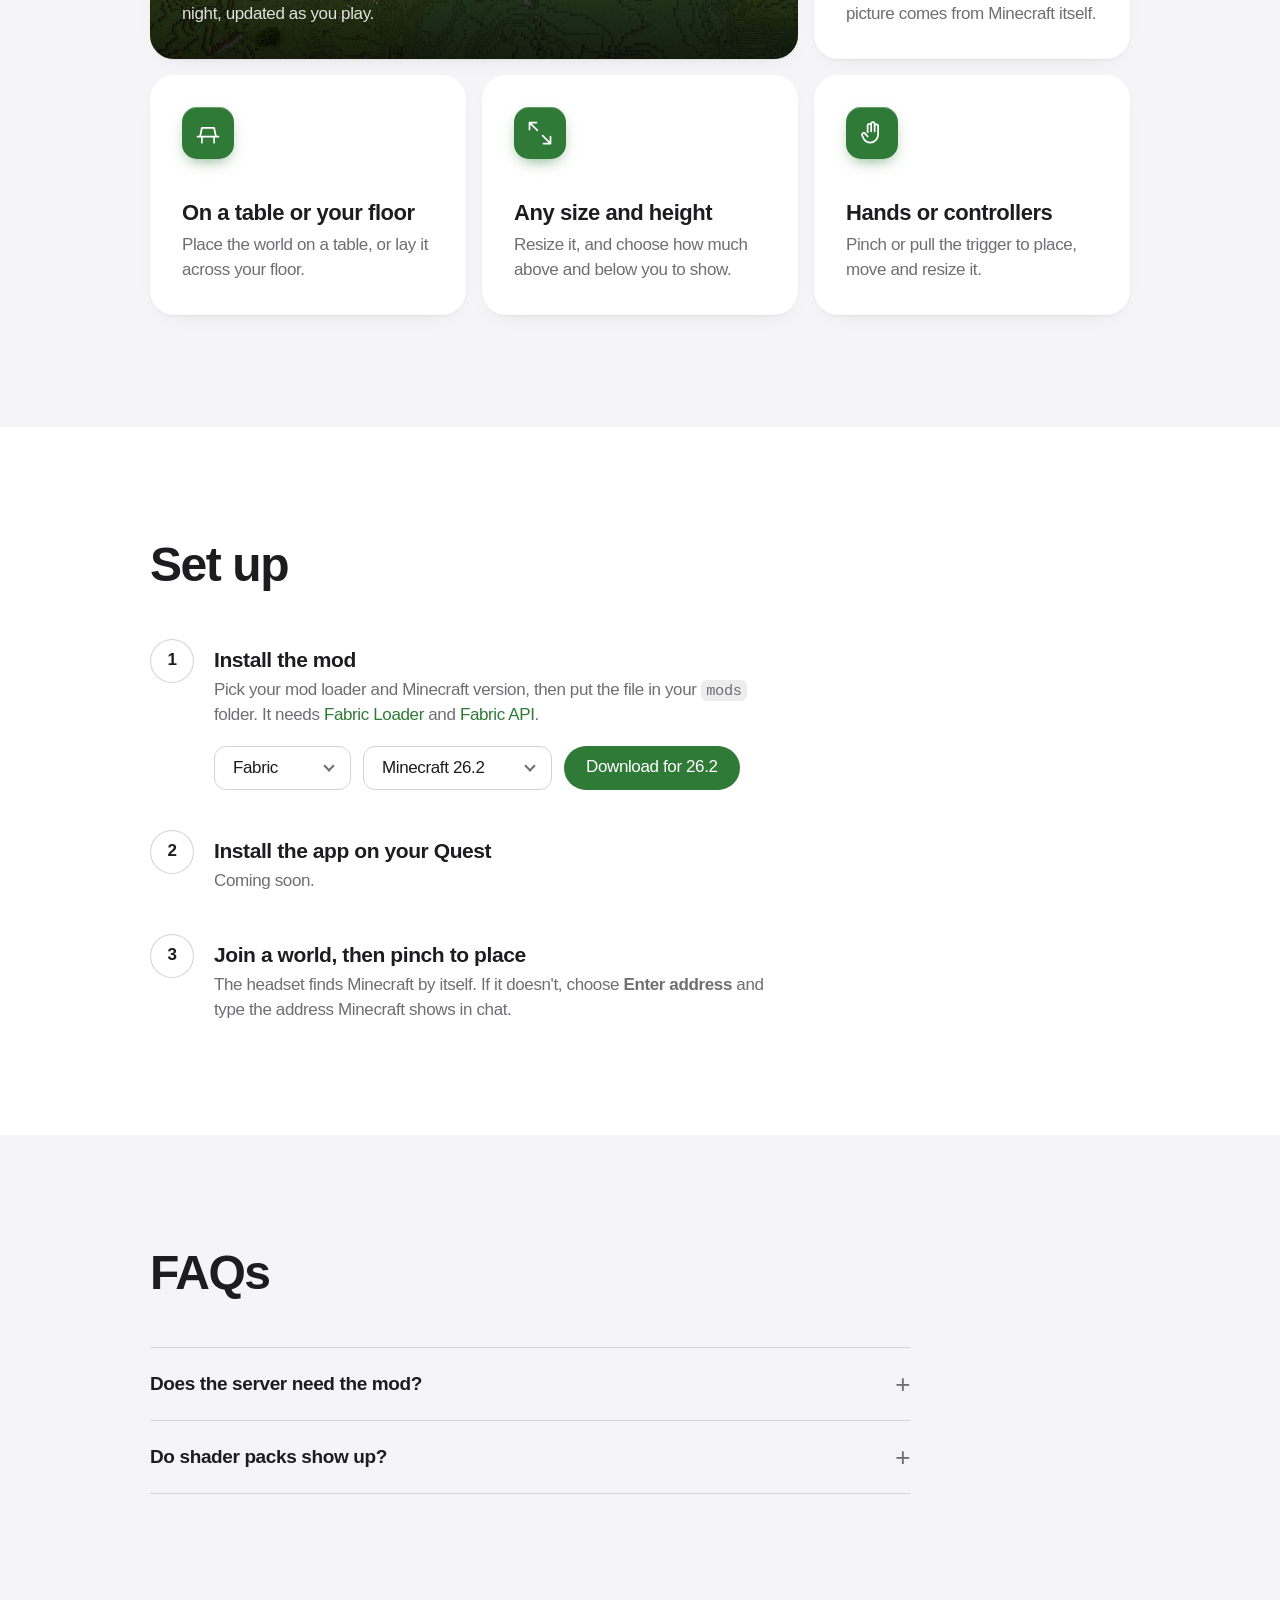
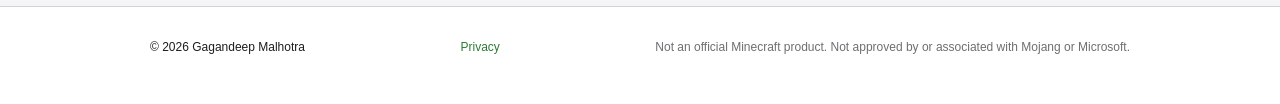
==== commit c12ad0d8: "NeoForge downloads (1.20.1 to 26.2) and current Fabric jars The download step gains a Fabric/NeoForg" ====
--- a/index.html
+++ b/index.html
@@ -81,7 +81,7 @@
           <li>
             <svg class="need-icon" viewBox="0 0 32 32" fill="none" stroke="currentColor" stroke-width="1.8" stroke-linecap="round" stroke-linejoin="round" aria-hidden="true"><path d="M16 4 27 9.5v13L16 28 5 22.5v-13z"/><path d="M5 9.5 16 15l11-5.5M16 15v13"/></svg>
             <h3>Minecraft Java Edition</h3>
-            <p>1.19.4 to 26.2, with Fabric.</p>
+            <p>1.19.4 to 26.2 with Fabric, or 1.20.1 to 26.2 with NeoForge.</p>
           </li>
           <li>
             <svg class="need-icon" viewBox="0 0 32 32" fill="none" stroke="currentColor" stroke-width="1.8" stroke-linecap="round" stroke-linejoin="round" aria-hidden="true"><path d="M4 12.5a17 17 0 0 1 24 0M8.2 16.8a11 11 0 0 1 15.6 0M12.4 21a5 5 0 0 1 7.2 0"/><circle cx="16" cy="25" r="1.2" fill="currentColor"/></svg>
@@ -145,15 +145,23 @@
           <span class="step-n" aria-hidden="true">1</span>
           <div class="step-body">
             <h3>Install the mod</h3>
-            <p>Pick your Minecraft version, then put the file in your <code>mods</code> folder.
-               It needs <a href="https://fabricmc.net/use/installer/">Fabric Loader</a> and
-               <a href="https://modrinth.com/mod/fabric-api">Fabric API</a>.</p>
+            <p>Pick your mod loader and Minecraft version, then put the file in your <code>mods</code> folder.
+               <span id="needs-fabric">It needs <a href="https://fabricmc.net/use/installer/">Fabric Loader</a> and
+               <a href="https://modrinth.com/mod/fabric-api">Fabric API</a>.</span>
+               <span id="needs-neoforge" hidden>It needs <a href="https://neoforged.net/">NeoForge</a>.</span></p>
             <div class="picker">
+              <label class="select">
+                <span class="visually-hidden">Mod loader</span>
+                <select id="mc-loader">
+                  <option value="fabric">Fabric</option>
+                  <option value="neoforge">NeoForge</option>
+                </select>
+              </label>
               <label class="select">
                 <span class="visually-hidden">Minecraft version</span>
                 <select id="mc-version"></select>
               </label>
-              <a id="mod-download" class="button" href="downloads/voxelmr-mod-mc26.2.jar" download>Download</a>
+              <a id="mod-download" class="button" href="downloads/terrella-mod-mc26.2.jar" download>Download</a>
             </div>
           </div>
         </li>
--- a/styles.css
+++ b/styles.css
@@ -1,4 +1,4 @@
-/* VoxelMR - one page. Apple's system type and spacing, Airbnb's soft corners. */
+/* Terrella - one page. Apple's system type and spacing, Airbnb's soft corners. */
 
 :root {
   --bg: #ffffff;
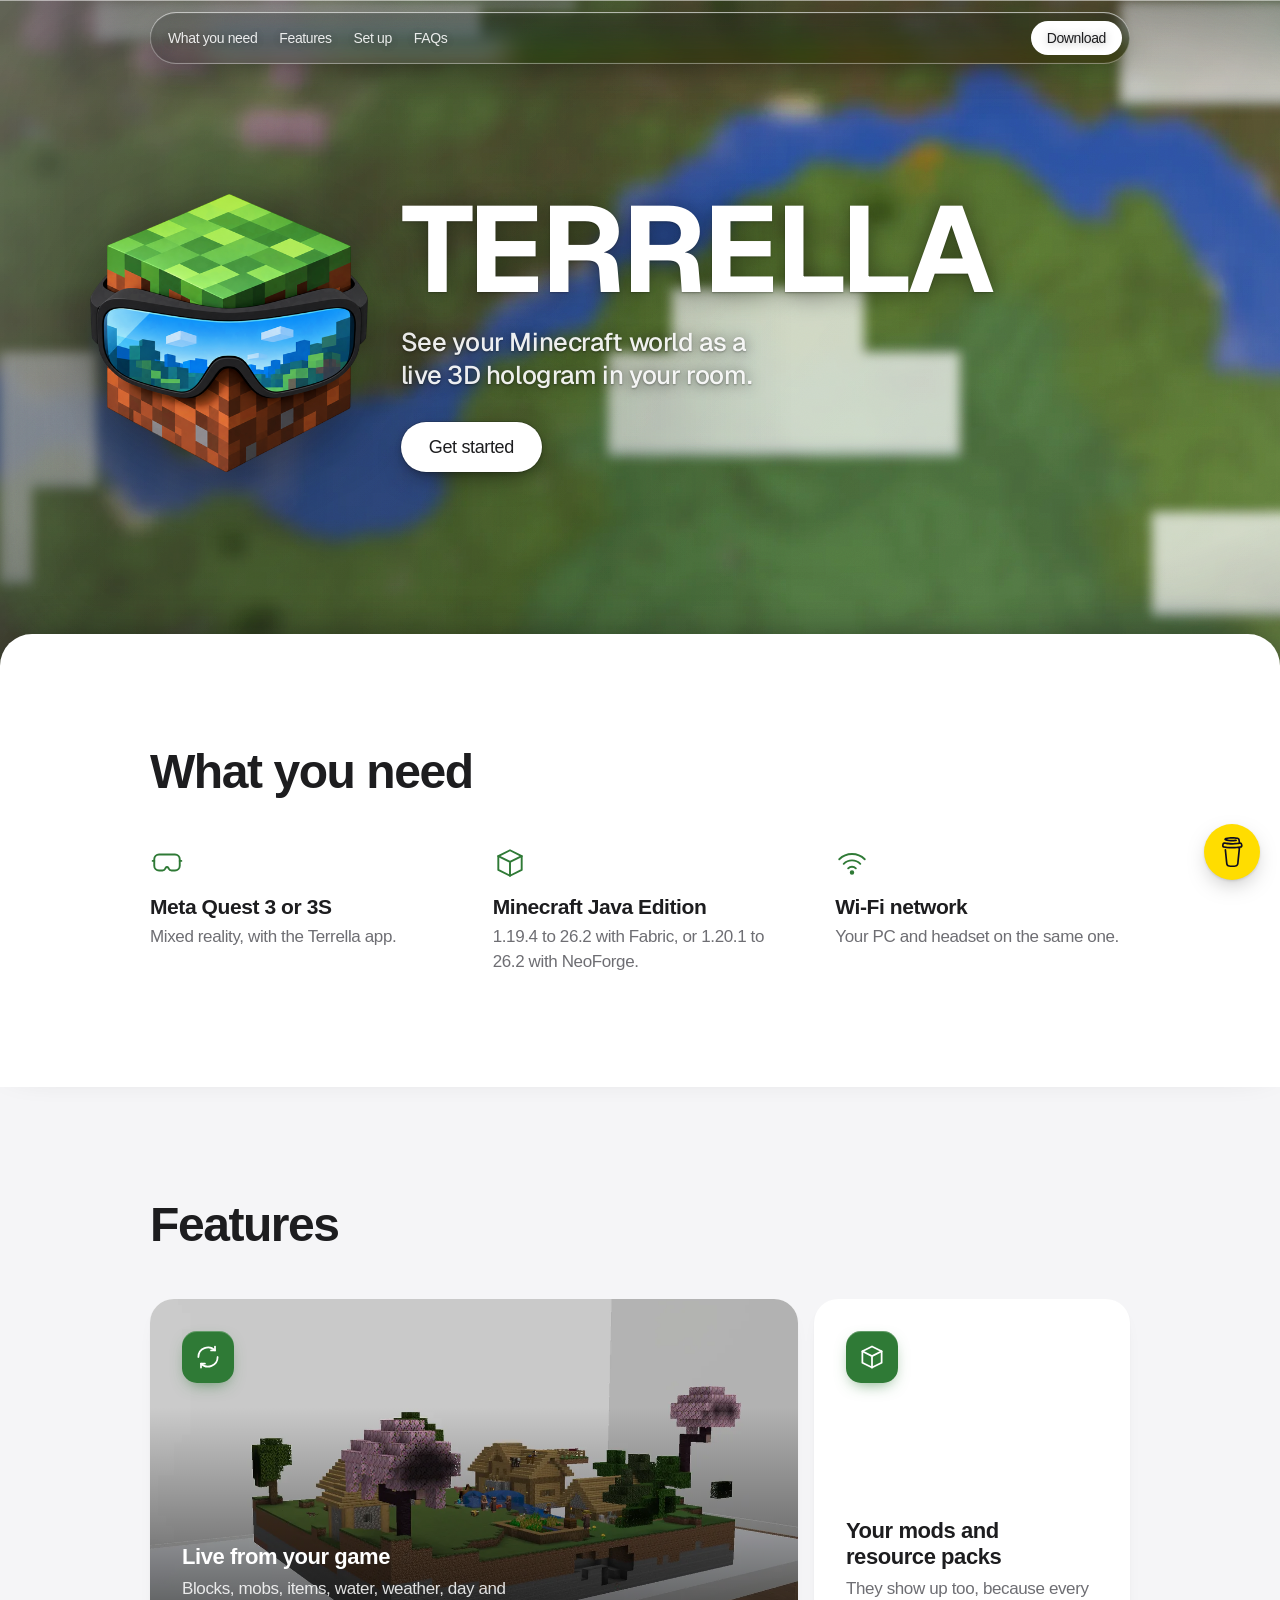
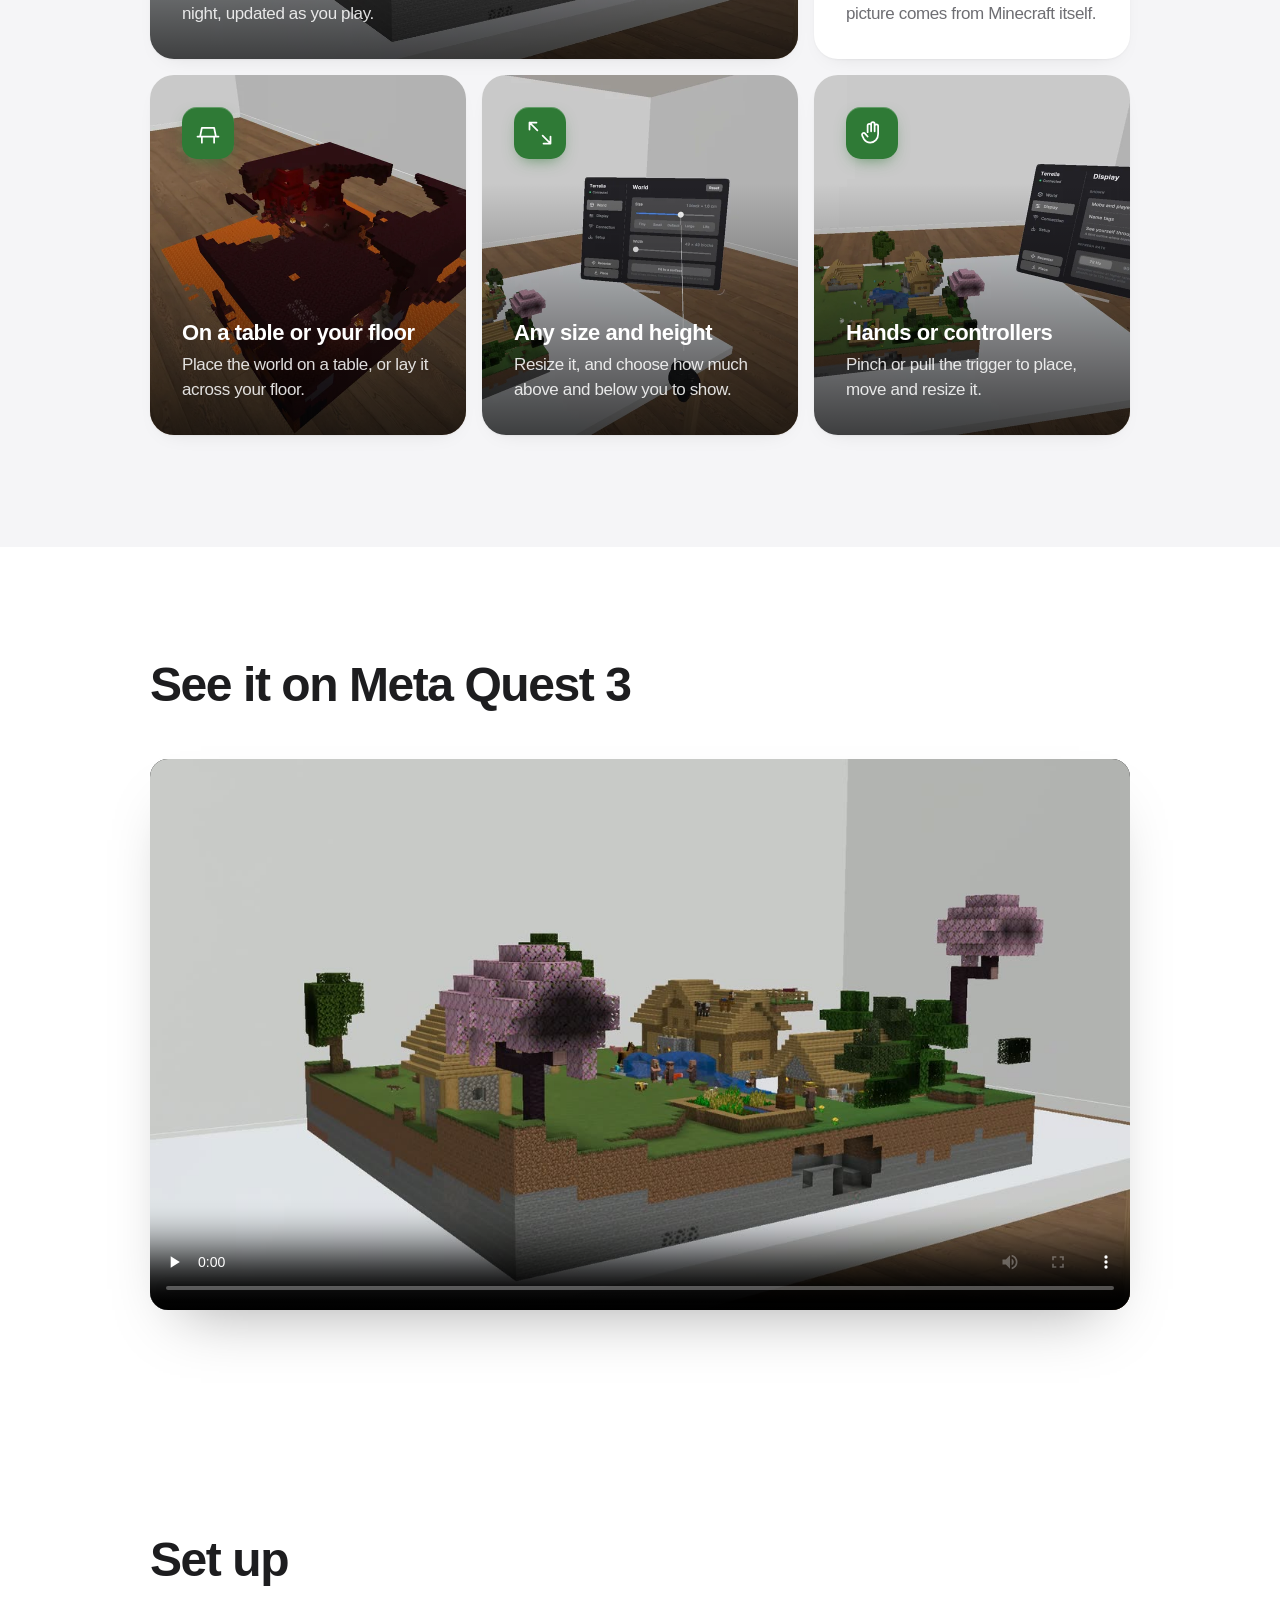
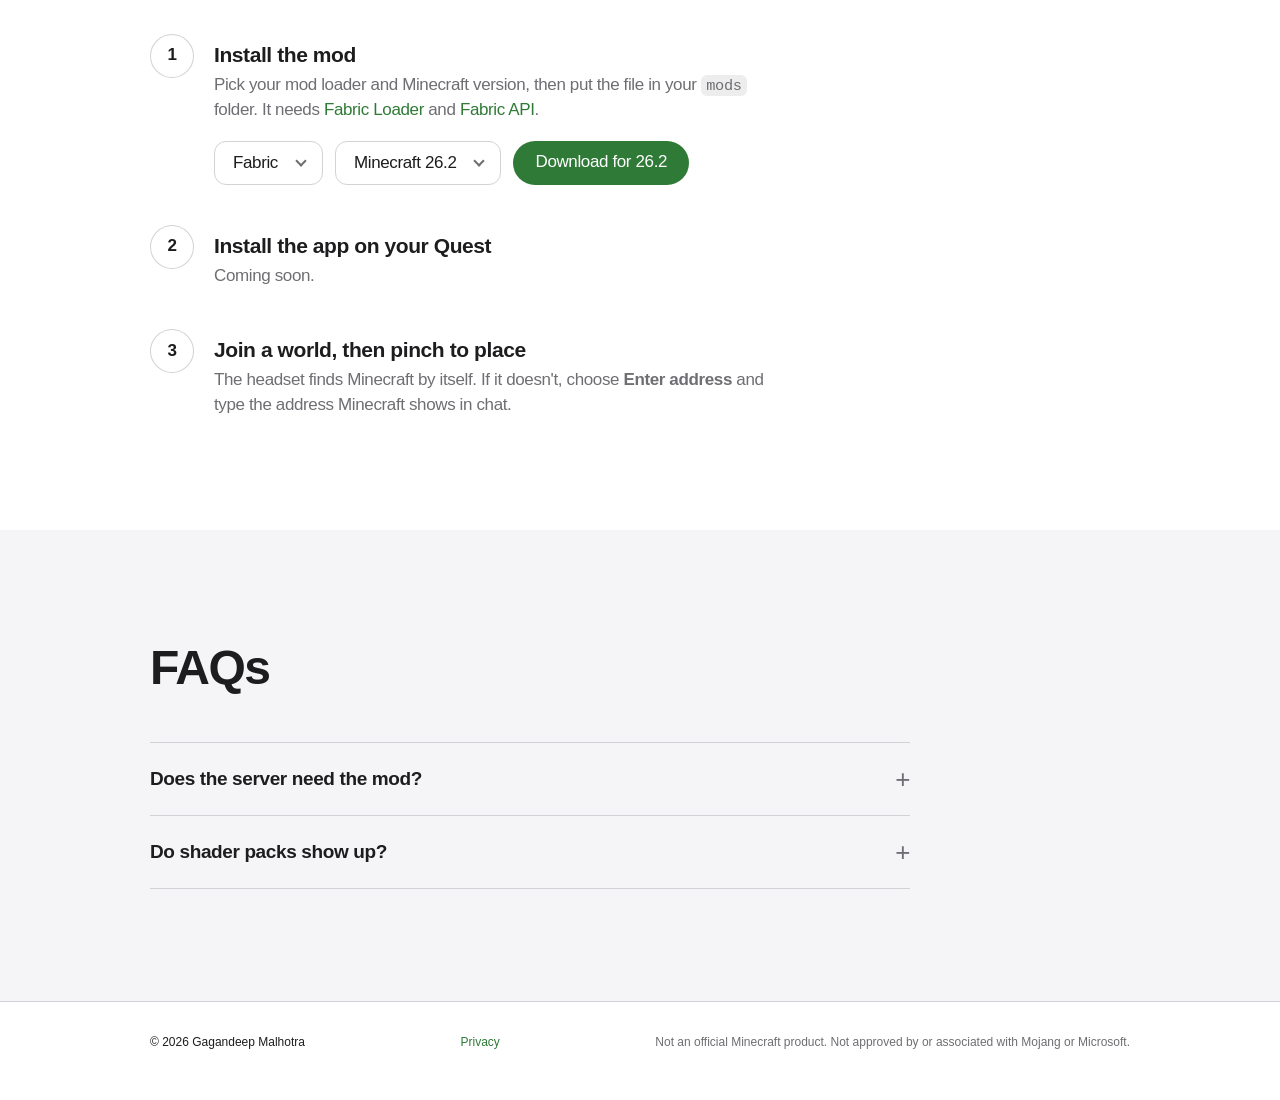
==== commit a5d68445: "Features: pictures from the current app; demo film (20 s) Co-Authored-By: Claude Opus 5.5 <noreply@a" ====
--- a/index.html
+++ b/index.html
@@ -14,7 +14,7 @@
   <link rel="preconnect" href="https://fonts.googleapis.com">
   <link rel="preconnect" href="https://fonts.gstatic.com" crossorigin>
   <link rel="stylesheet" href="https://fonts.googleapis.com/css2?family=Geist:wght@500;600;700&display=swap">
-  <link rel="stylesheet" href="styles.css?v=54">
+  <link rel="stylesheet" href="styles.css?v=56">
 </head>
 <body>
   <header class="nav brand-in-hero no-anim" id="nav">
@@ -97,7 +97,7 @@
         <h2 id="features-title">Features</h2>
         <ul class="bento">
           <li class="card card-wide card-photo">
-            <img src="assets/feature-live.webp" alt="A river winding between a cherry grove and a meadow, seen from above" width="1280" height="720" loading="lazy" decoding="async">
+            <img src="assets/feature-live.webp?v=2" alt="A Minecraft village with its villagers, live on a white table" width="1280" height="720" loading="lazy" decoding="async">
             <div class="card-copy">
               <span class="card-icon"><svg viewBox="0 0 32 32" fill="none" stroke="currentColor" stroke-width="2" stroke-linecap="round" stroke-linejoin="round" aria-hidden="true"><path d="M5 16a11 11 0 0 1 19-7.5M27 16a11 11 0 0 1-19 7.5"/><path d="M24 4v4.5h-4.5M8 28v-4.5h4.5"/></svg></span>
               <h3>Live from your game</h3>
@@ -109,20 +109,29 @@
             <h3>Your mods and resource packs</h3>
             <p>They show up too, because every picture comes from Minecraft itself.</p>
           </li>
-          <li class="card ">
-            <span class="card-icon"><svg viewBox="0 0 32 32" fill="none" stroke="currentColor" stroke-width="2" stroke-linecap="round" stroke-linejoin="round" aria-hidden="true"><path d="M4 20h24M7 20l2-10h14l2 10M9 20v7M23 20v7"/></svg></span>
-            <h3>On a table or your floor</h3>
-            <p>Place the world on a table, or lay it across your floor.</p>
-          </li>
-          <li class="card ">
-            <span class="card-icon"><svg viewBox="0 0 32 32" fill="none" stroke="currentColor" stroke-width="2" stroke-linecap="round" stroke-linejoin="round" aria-hidden="true"><path d="M4 12V4h8M28 20v8h-8M4 4l9 9M28 28l-9-9"/></svg></span>
-            <h3>Any size and height</h3>
-            <p>Resize it, and choose how much above and below you to show.</p>
-          </li>
-          <li class="card ">
-            <span class="card-icon"><svg viewBox="0 0 32 32" fill="none" stroke="currentColor" stroke-width="2" stroke-linecap="round" stroke-linejoin="round" aria-hidden="true"><path d="M11 15V7.5a2 2 0 0 1 4 0V14M15 13.5V5.5a2 2 0 0 1 4 0V14M19 14V8a2 2 0 0 1 4 0v9c0 6-4 10-9 10-3.5 0-5.5-1.5-7.5-4.5L4.8 18.9a2 2 0 0 1 3.3-2.2L11 20"/></svg></span>
-            <h3>Hands or controllers</h3>
-            <p>Pinch or pull the trigger to place, move and resize it.</p>
+          <li class="card card-photo">
+            <img src="assets/feature-floor.webp?v=1" alt="The Nether laid across a white floor" width="1280" height="720" loading="lazy" decoding="async">
+            <div class="card-copy">
+              <span class="card-icon"><svg viewBox="0 0 32 32" fill="none" stroke="currentColor" stroke-width="2" stroke-linecap="round" stroke-linejoin="round" aria-hidden="true"><path d="M4 20h24M7 20l2-10h14l2 10M9 20v7M23 20v7"/></svg></span>
+              <h3>On a table or your floor</h3>
+              <p>Place the world on a table, or lay it across your floor.</p>
+            </div>
+          </li>
+          <li class="card card-photo">
+            <img class="focus-right" src="assets/feature-size.webp?v=1" alt="The Terrella panel's size slider beside a village on a table" width="1280" height="720" loading="lazy" decoding="async">
+            <div class="card-copy">
+              <span class="card-icon"><svg viewBox="0 0 32 32" fill="none" stroke="currentColor" stroke-width="2" stroke-linecap="round" stroke-linejoin="round" aria-hidden="true"><path d="M4 12V4h8M28 20v8h-8M4 4l9 9M28 28l-9-9"/></svg></span>
+              <h3>Any size and height</h3>
+              <p>Resize it, and choose how much above and below you to show.</p>
+            </div>
+          </li>
+          <li class="card card-photo">
+            <img class="focus-right" src="assets/feature-hands.webp?v=1" alt="A controller pointing at the Terrella panel beside the world" width="1280" height="720" loading="lazy" decoding="async">
+            <div class="card-copy">
+              <span class="card-icon"><svg viewBox="0 0 32 32" fill="none" stroke="currentColor" stroke-width="2" stroke-linecap="round" stroke-linejoin="round" aria-hidden="true"><path d="M11 15V7.5a2 2 0 0 1 4 0V14M15 13.5V5.5a2 2 0 0 1 4 0V14M19 14V8a2 2 0 0 1 4 0v9c0 6-4 10-9 10-3.5 0-5.5-1.5-7.5-4.5L4.8 18.9a2 2 0 0 1 3.3-2.2L11 20"/></svg></span>
+              <h3>Hands or controllers</h3>
+              <p>Pinch or pull the trigger to place, move and resize it.</p>
+            </div>
           </li>
         </ul>
       </div>
@@ -132,7 +141,7 @@
       <div class="wrap">
         <h2 id="demo-title">See it on Meta Quest&nbsp;3</h2>
         <div class="demo-frame">
-          <video controls playsinline preload="none" data-poster="assets/demo-poster.jpg" data-src="assets/demo.mp4"></video>
+          <video controls playsinline preload="none" data-poster="assets/demo-poster.jpg?v=1" data-src="assets/demo.mp4?v=1"></video>
         </div>
       </div>
     </section>
@@ -216,6 +225,6 @@
     <span class="coffee-label">Buy me a coffee</span>
   </a>
 
-  <script src="main.js?v=51" type="module"></script>
+  <script src="main.js?v=53" type="module"></script>
 </body>
 </html>
--- a/styles.css
+++ b/styles.css
@@ -367,6 +367,44 @@
   transform: rotate(45deg); pointer-events: none;
 }
 
+/* The picker's own list (main.js): the browser's list for a <select> cannot be given a height,
+   and seventeen versions ran down the whole screen. About seven rows show; the rest scroll. */
+.select.is-enhanced select {
+  position: absolute; inset: 0; opacity: 0; pointer-events: none;
+}
+.dd-button {
+  min-height: 44px; padding: 0 44px 0 18px; width: 100%;
+  border-radius: 12px; border: 1px solid var(--line);
+  background: var(--bg); color: var(--text); text-align: left;
+  font: 500 17px var(--font); letter-spacing: -0.022em;
+  font-variant-numeric: tabular-nums; cursor: pointer; white-space: nowrap;
+}
+.dd-button:focus-visible, .dd-list:focus-visible {
+  outline: 2px solid var(--accent); outline-offset: 2px;
+}
+.dd-list {
+  position: absolute; z-index: 30; left: 0; top: calc(100% + 6px);
+  min-width: 100%; max-height: min(19rem, 45vh); overflow-y: auto; overscroll-behavior: contain;
+  margin: 0; padding: 6px; list-style: none;
+  background: var(--bg); color: var(--text);
+  border: 1px solid var(--line); border-radius: 12px; box-shadow: var(--glass-shadow);
+  font: 500 16px var(--font); letter-spacing: -0.02em; font-variant-numeric: tabular-nums;
+}
+.dd-list[hidden] { display: none; }
+.select.opens-up .dd-list { top: auto; bottom: calc(100% + 6px); }
+.dd-list li {
+  display: flex; align-items: center; gap: 10px;
+  min-height: 40px; padding: 0 12px 0 32px; border-radius: 8px;
+  cursor: pointer; white-space: nowrap; position: relative;
+}
+.dd-list li.is-active { background: var(--bg-alt); }
+.dd-list li[aria-selected="true"]::before {
+  content: ""; position: absolute; left: 12px; top: 50%;
+  width: 5px; height: 10px; margin-top: -7px;
+  border-right: 2px solid var(--accent); border-bottom: 2px solid var(--accent);
+  transform: rotate(45deg);
+}
+
 /* Questions: a disclosure that opens smoothly. */
 .faq { border-top: 1px solid var(--line); max-width: 760px; }
 .faq details { border-bottom: 1px solid var(--line); }
@@ -497,6 +535,7 @@
 .card-icon svg { width: 28px; height: 28px; }
 .card-photo { padding: 0; min-height: 360px; color: #ffffff; }
 .card-photo img { position: absolute; inset: 0; width: 100%; height: 100%; object-fit: cover; }
+.card-photo img.focus-right { object-position: 64% 50%; }
 .card-photo::after {
   content: ""; position: absolute; inset: 0;
   background: linear-gradient(to top, rgba(0, 0, 0, 0.72) 0%, rgba(0, 0, 0, 0.25) 45%, rgba(0, 0, 0, 0) 70%);
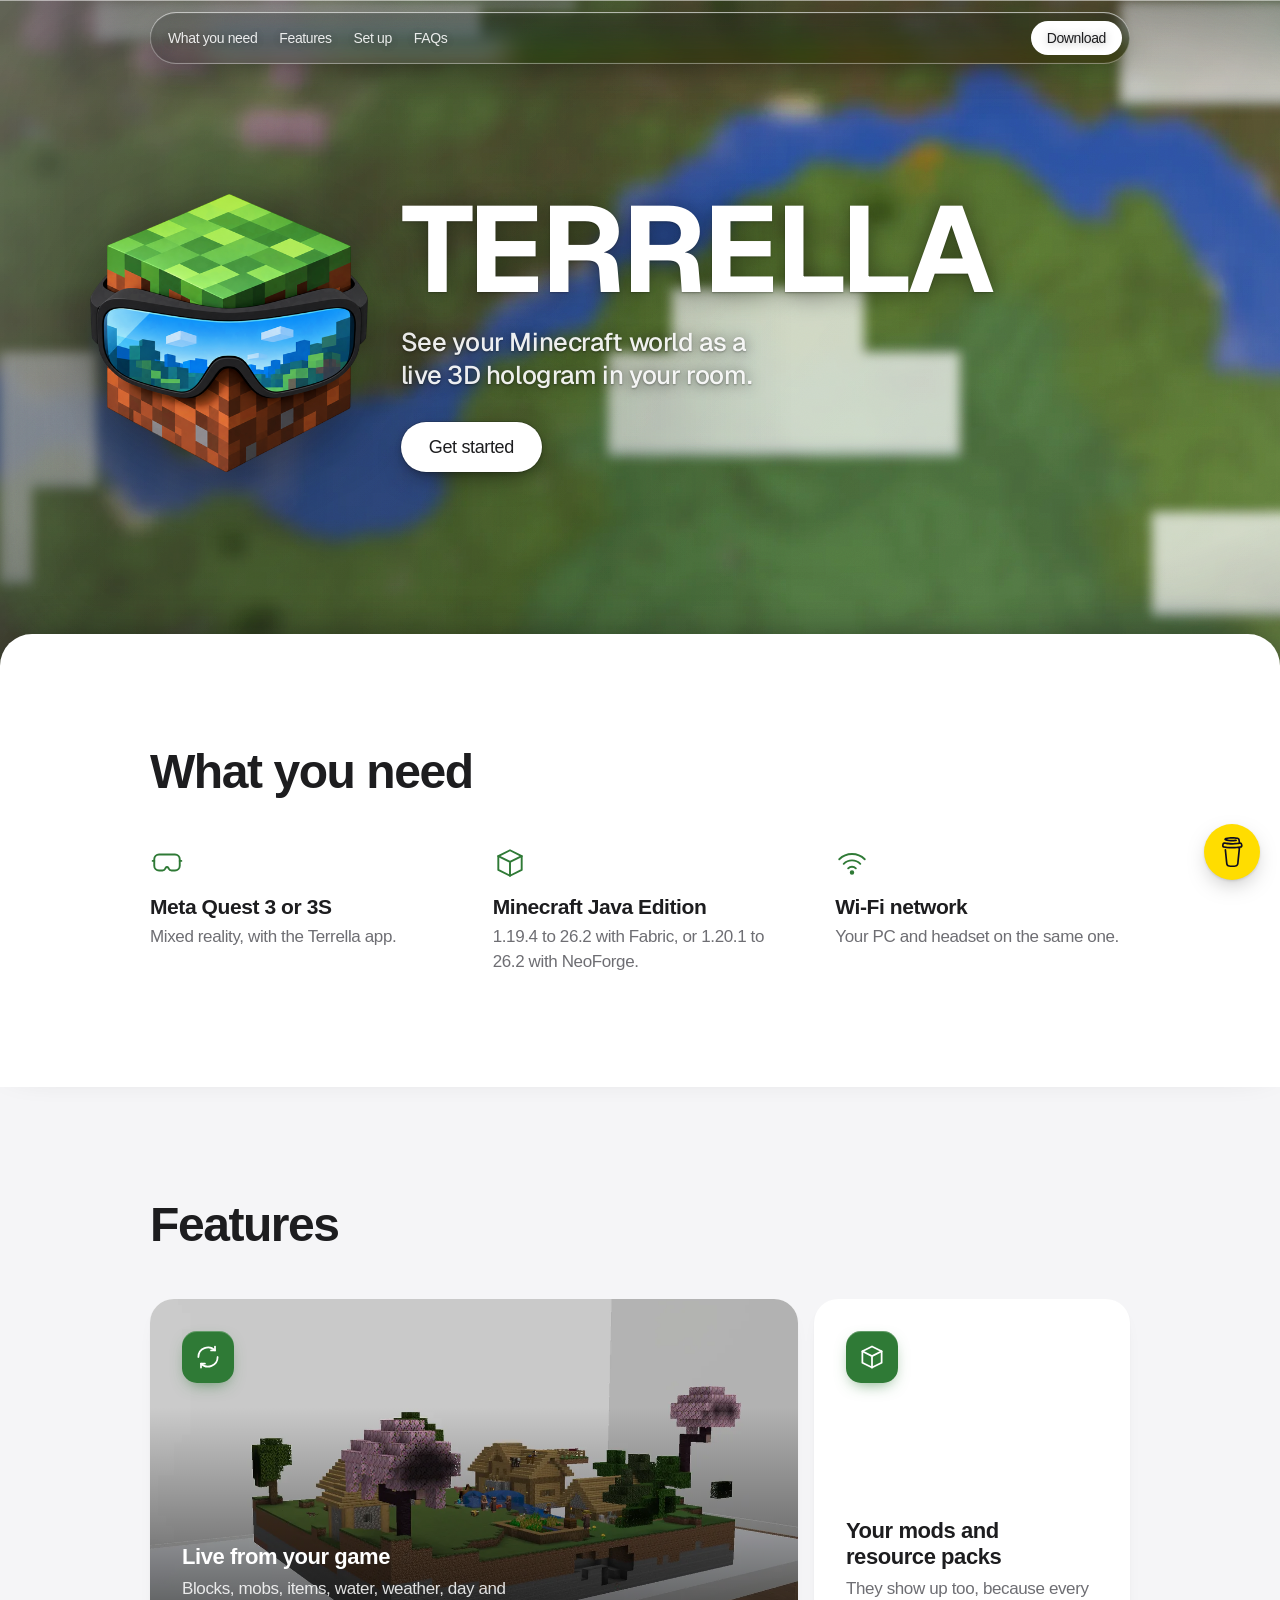
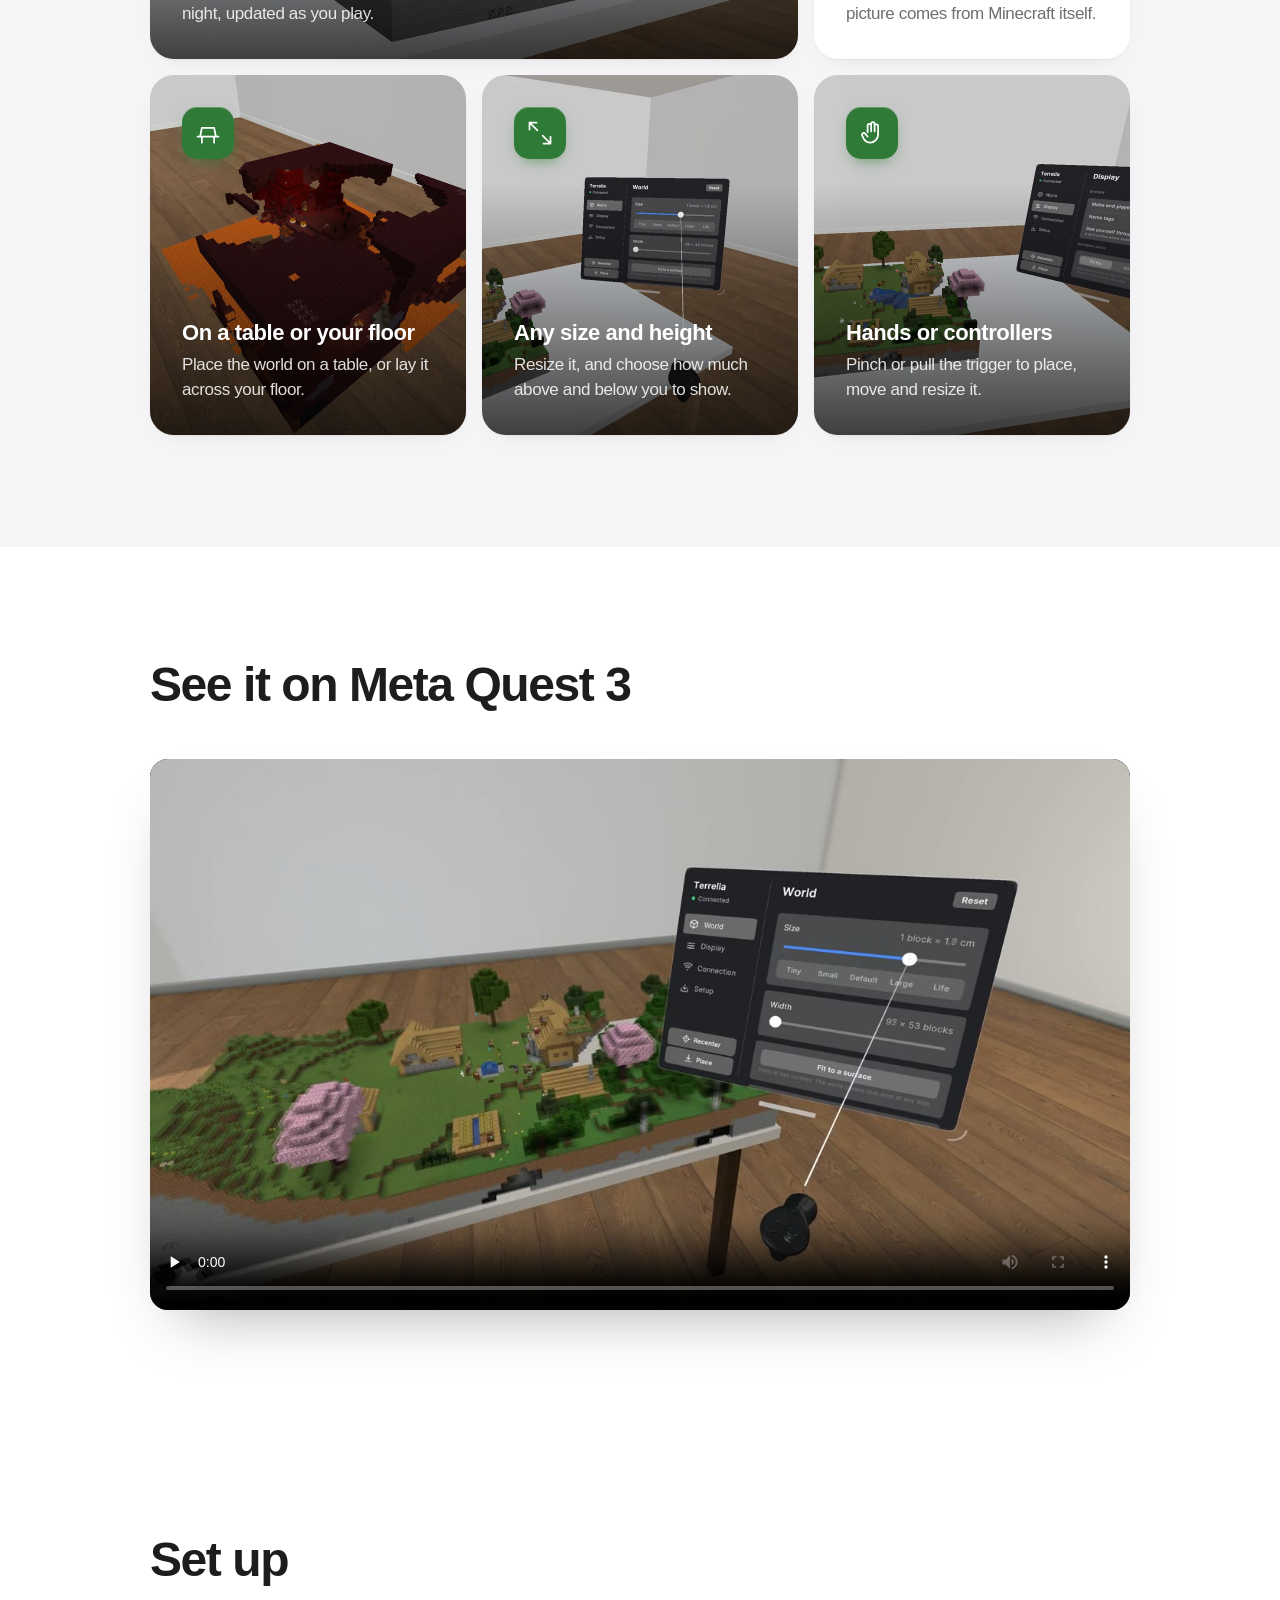
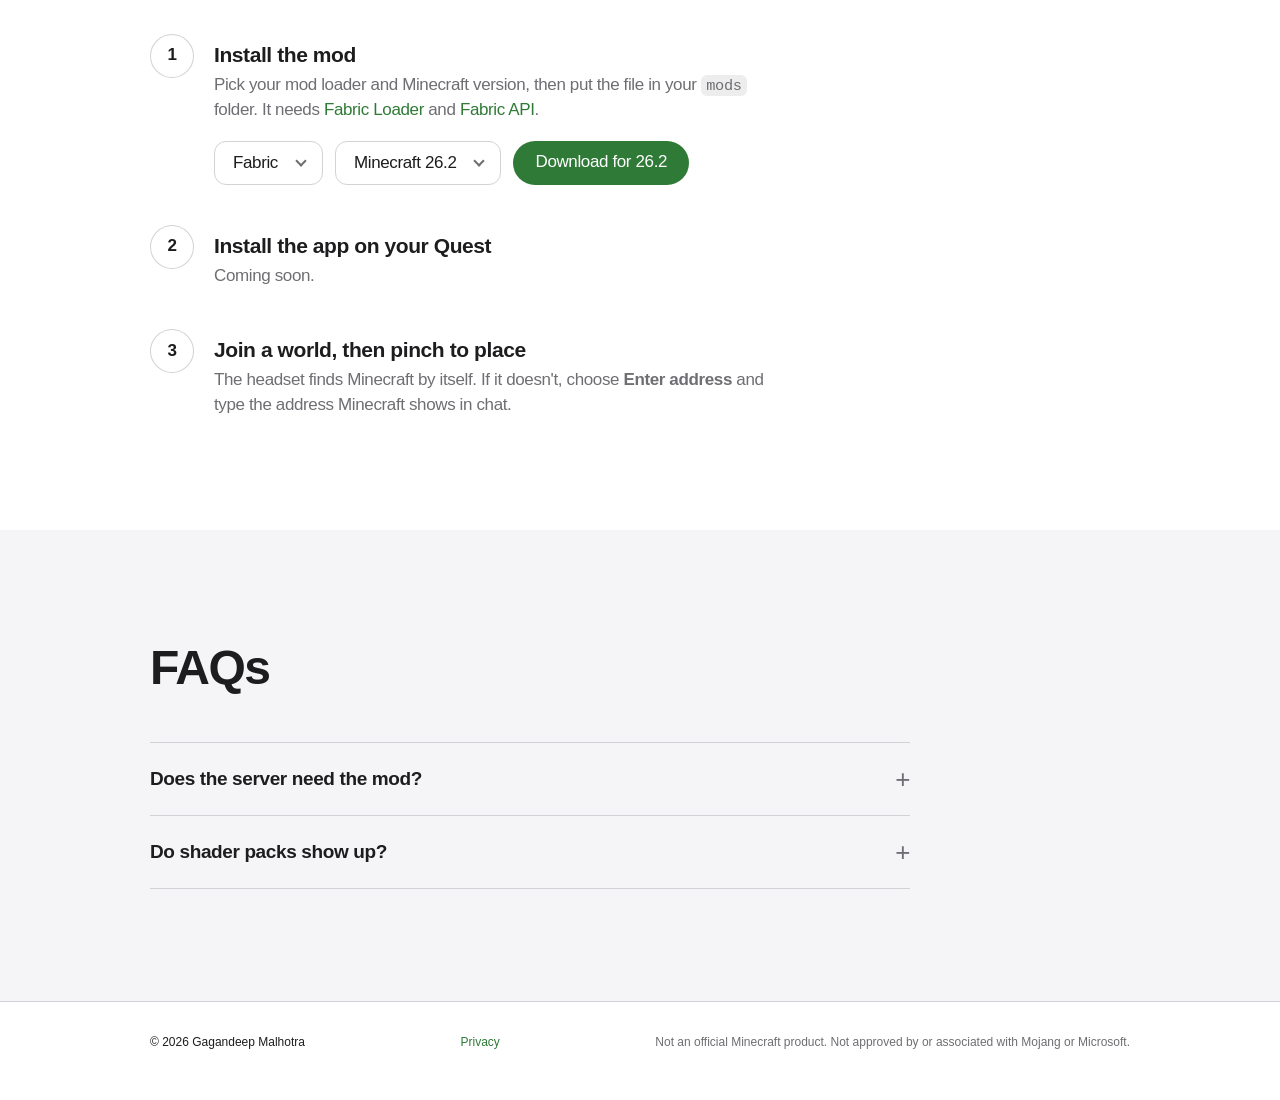
==== commit 2db9f716: "Demo film (41 s): multiplayer, cherry grove floor, smooth globe, Nether on the table Co-Authored-By:" ====
--- a/index.html
+++ b/index.html
@@ -141,7 +141,7 @@
       <div class="wrap">
         <h2 id="demo-title">See it on Meta Quest&nbsp;3</h2>
         <div class="demo-frame">
-          <video controls playsinline preload="none" data-poster="assets/demo-poster.jpg?v=1" data-src="assets/demo.mp4?v=1"></video>
+          <video controls playsinline preload="none" data-poster="assets/demo-poster.jpg?v=2" data-src="assets/demo.mp4?v=2"></video>
         </div>
       </div>
     </section>
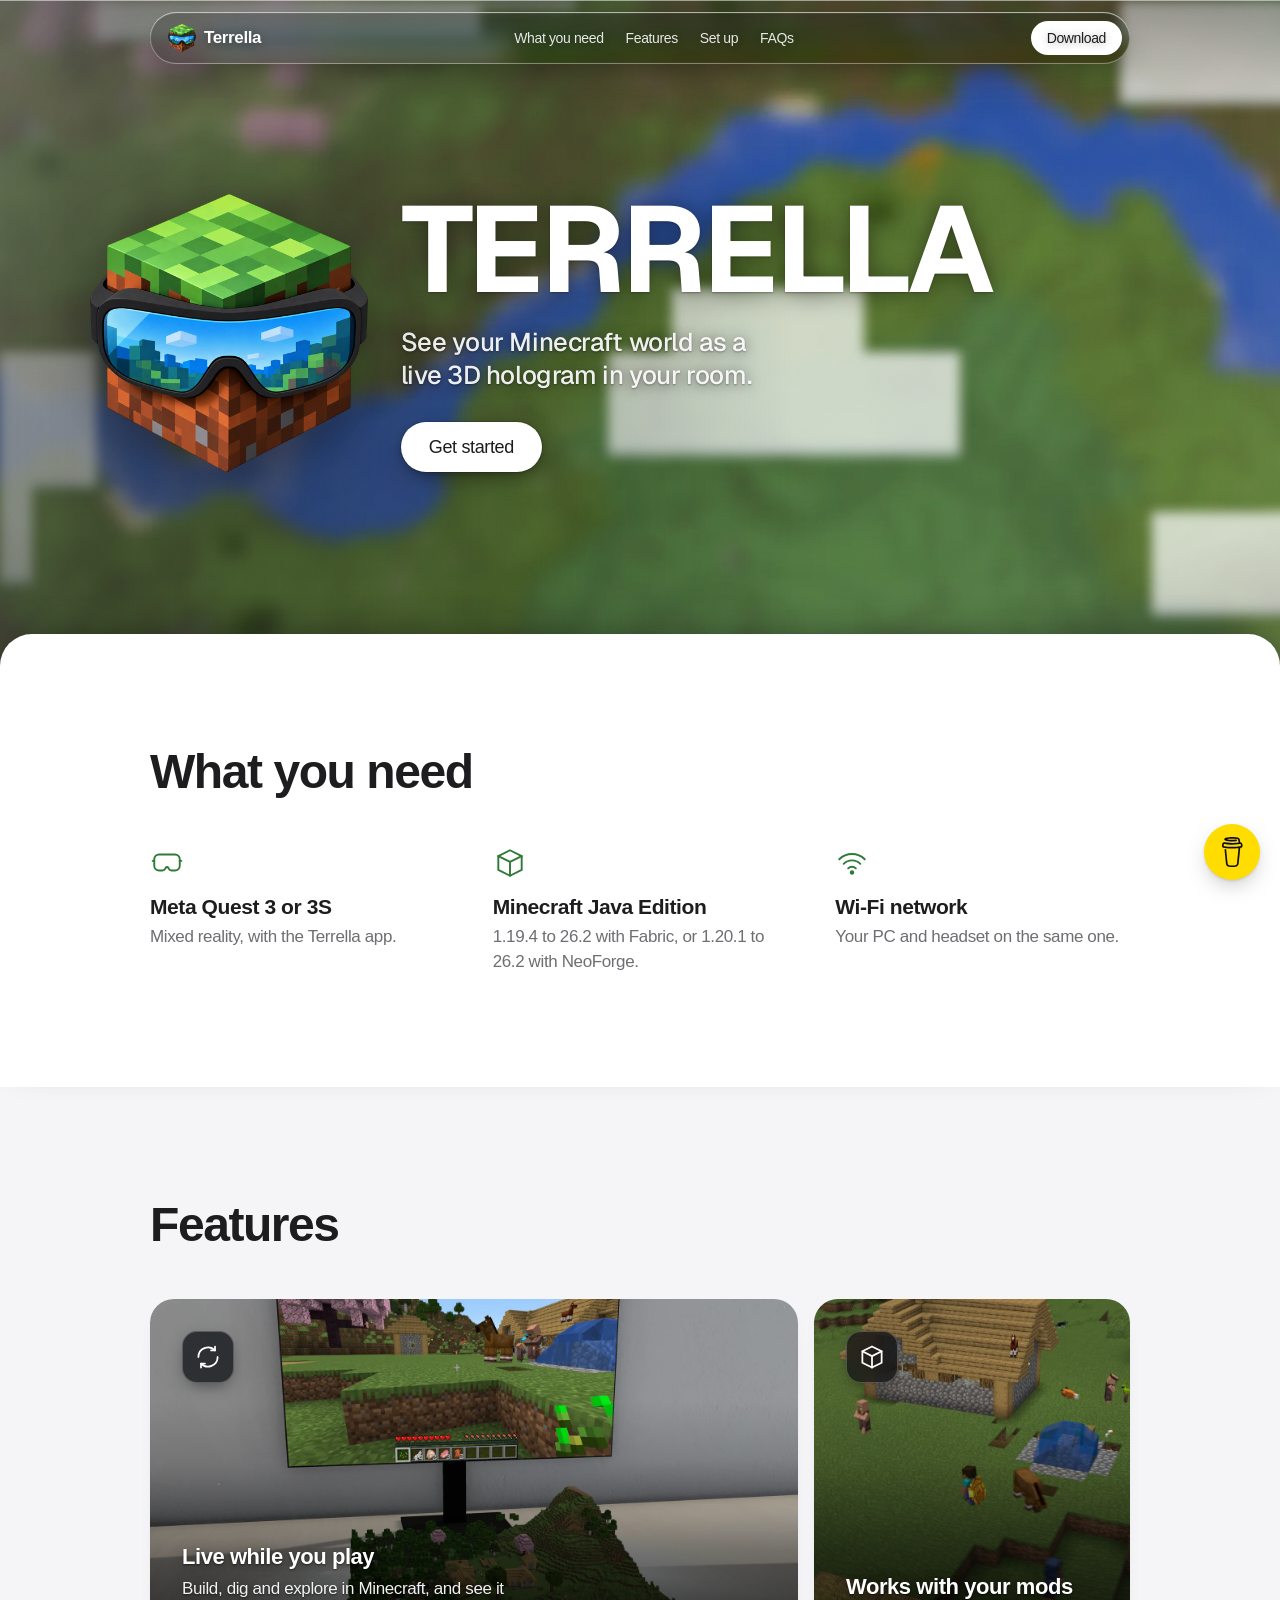
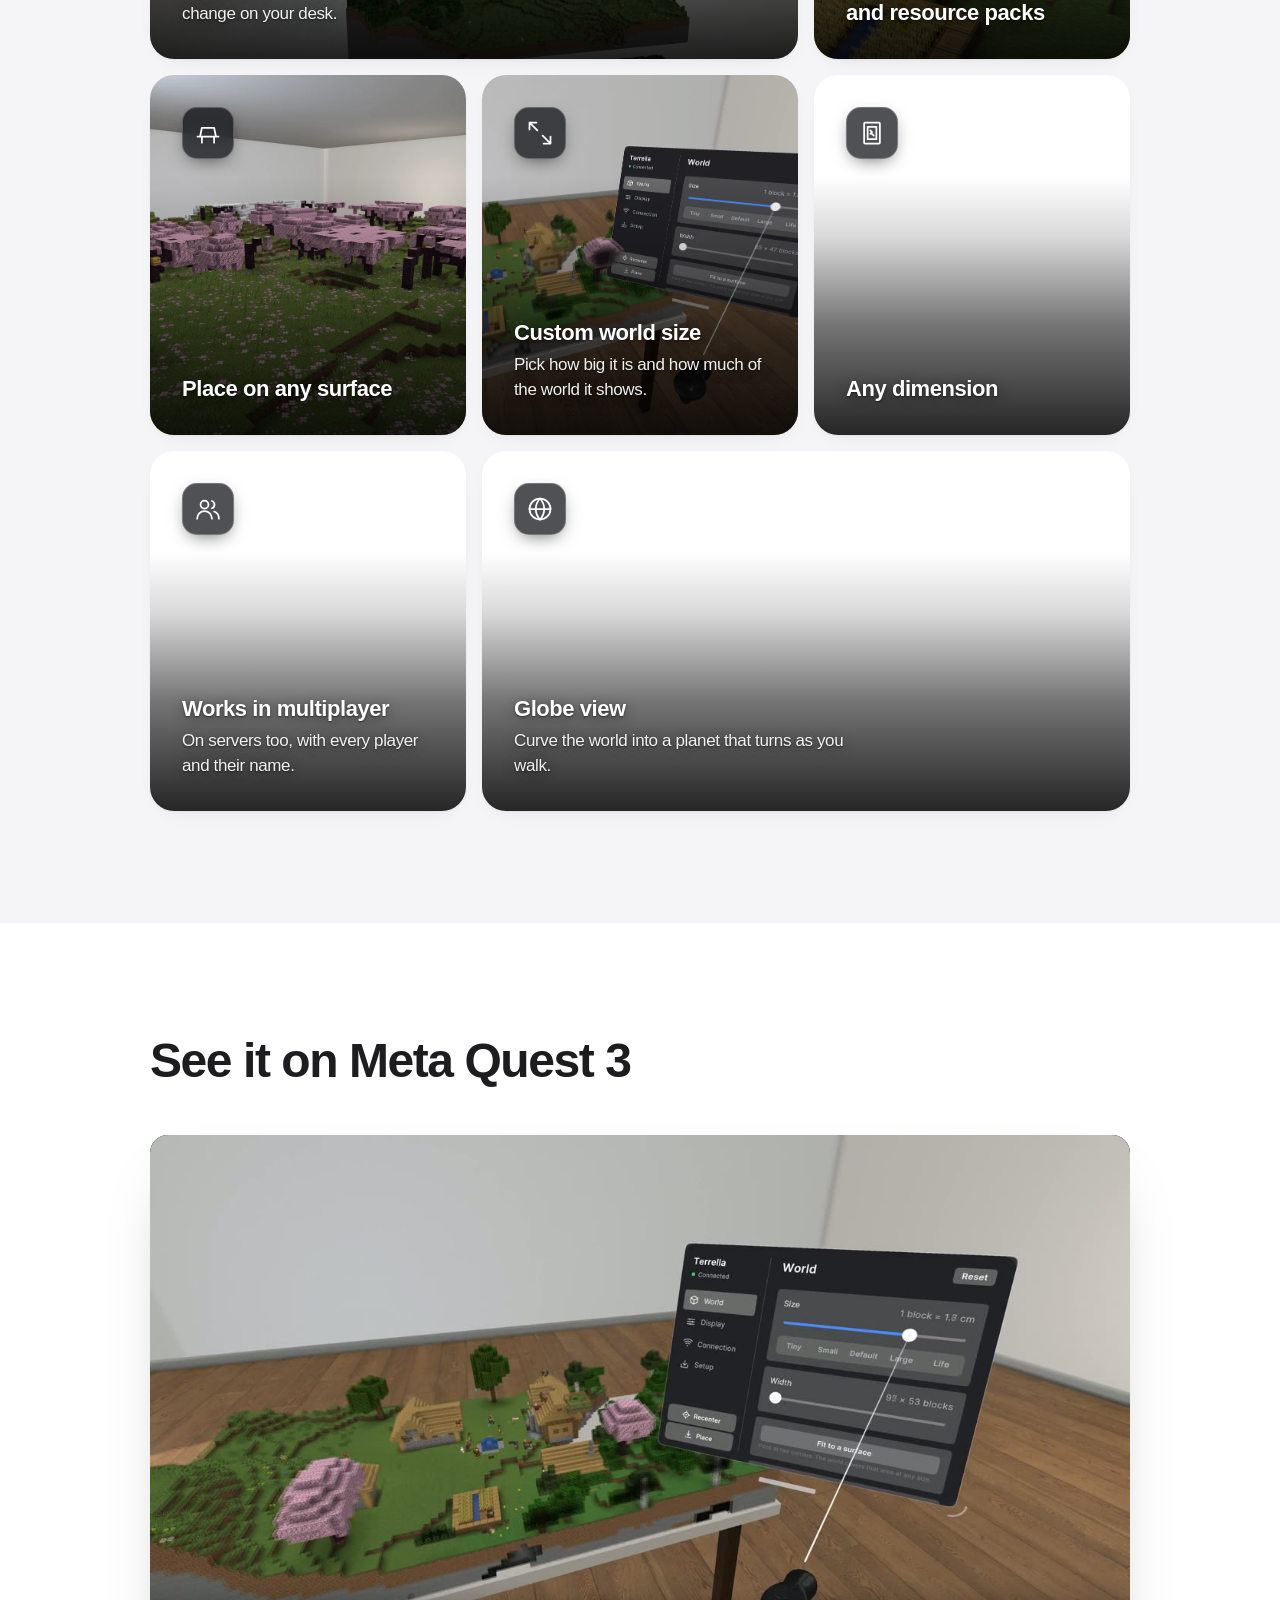
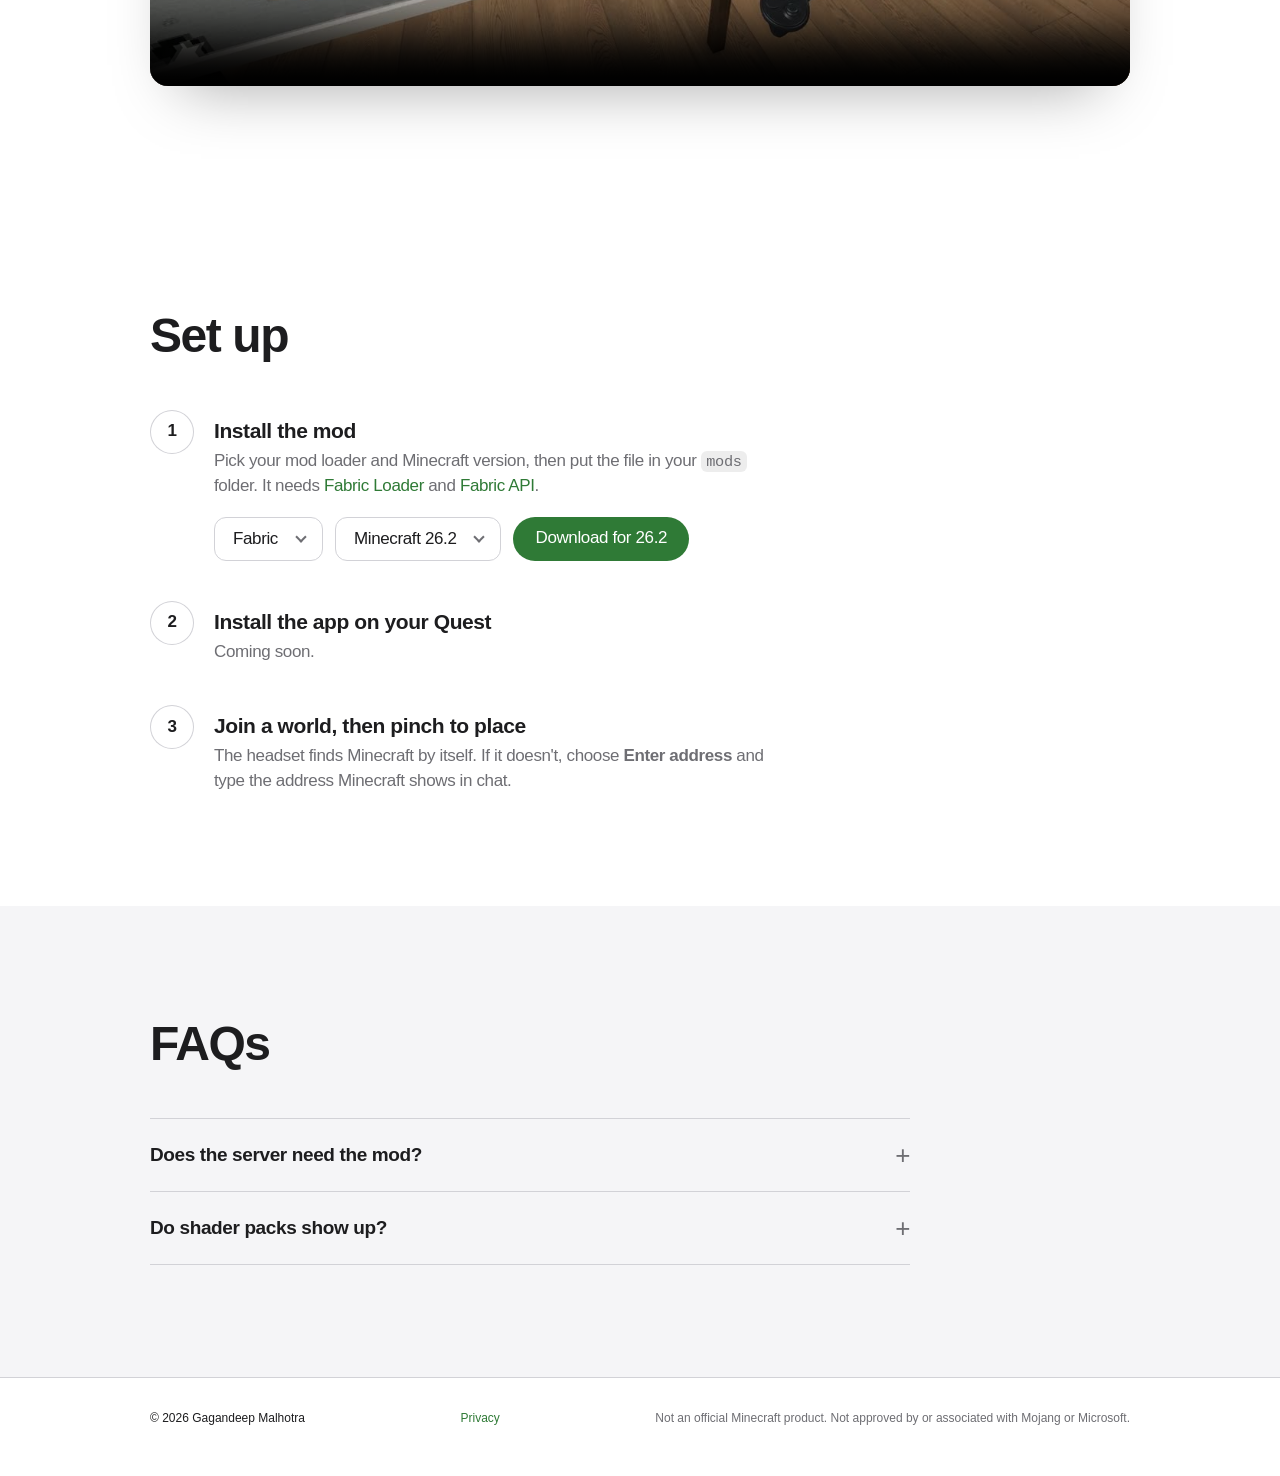
==== commit ad3cdac5: "Features: Any dimension, wide globe, readable cards; film seeks (keyframe every second) Co-Authored-" ====
--- a/index.html
+++ b/index.html
@@ -14,7 +14,7 @@
   <link rel="preconnect" href="https://fonts.googleapis.com">
   <link rel="preconnect" href="https://fonts.gstatic.com" crossorigin>
   <link rel="stylesheet" href="https://fonts.googleapis.com/css2?family=Geist:wght@500;600;700&display=swap">
-  <link rel="stylesheet" href="styles.css?v=56">
+  <link rel="stylesheet" href="styles.css?v=57">
 </head>
 <body>
   <header class="nav brand-in-hero no-anim" id="nav">
@@ -96,41 +96,57 @@
       <div class="wrap">
         <h2 id="features-title">Features</h2>
         <ul class="bento">
-          <li class="card card-wide card-photo">
-            <img src="assets/feature-live.webp?v=2" alt="A Minecraft village with its villagers, live on a white table" width="1280" height="720" loading="lazy" decoding="async">
+          <li class="card card-photo card-wide">
+            <img src="assets/feature-live.webp?v=3" alt="A Minecraft village on the desk in front of the monitor showing the same game" width="1600" height="900" loading="lazy" decoding="async">
             <div class="card-copy">
               <span class="card-icon"><svg viewBox="0 0 32 32" fill="none" stroke="currentColor" stroke-width="2" stroke-linecap="round" stroke-linejoin="round" aria-hidden="true"><path d="M5 16a11 11 0 0 1 19-7.5M27 16a11 11 0 0 1-19 7.5"/><path d="M24 4v4.5h-4.5M8 28v-4.5h4.5"/></svg></span>
-              <h3>Live from your game</h3>
-              <p>Blocks, mobs, items, water, weather, day and night, updated as you play.</p>
-            </div>
-          </li>
-          <li class="card ">
-            <span class="card-icon"><svg viewBox="0 0 32 32" fill="none" stroke="currentColor" stroke-width="2" stroke-linecap="round" stroke-linejoin="round" aria-hidden="true"><path d="M16 4 27 9.5v13L16 28 5 22.5v-13z"/><path d="M5 9.5 16 15l11-5.5M16 15v13"/></svg></span>
-            <h3>Your mods and resource packs</h3>
-            <p>They show up too, because every picture comes from Minecraft itself.</p>
-          </li>
-          <li class="card card-photo">
-            <img src="assets/feature-floor.webp?v=1" alt="The Nether laid across a white floor" width="1280" height="720" loading="lazy" decoding="async">
+              <h3>Live while you play</h3>
+              <p>Build, dig and explore in Minecraft, and see it change on your desk.</p>
+            </div>
+          </li>
+          <li class="card card-photo">
+            <img src="assets/feature-mods.webp?v=3" alt="A close look at a village with its villagers, as Minecraft draws it" width="1600" height="900" loading="lazy" decoding="async">
+            <div class="card-copy">
+              <span class="card-icon"><svg viewBox="0 0 32 32" fill="none" stroke="currentColor" stroke-width="2" stroke-linecap="round" stroke-linejoin="round" aria-hidden="true"><path d="M16 4 27 9.5v13L16 28 5 22.5v-13z"/><path d="M5 9.5 16 15l11-5.5M16 15v13"/></svg></span>
+              <h3>Works with your mods and resource packs</h3>
+            </div>
+          </li>
+          <li class="card card-photo">
+            <img src="assets/feature-surface.webp?v=3" alt="A cherry grove spread across the floor of a room" width="1600" height="900" loading="lazy" decoding="async">
             <div class="card-copy">
               <span class="card-icon"><svg viewBox="0 0 32 32" fill="none" stroke="currentColor" stroke-width="2" stroke-linecap="round" stroke-linejoin="round" aria-hidden="true"><path d="M4 20h24M7 20l2-10h14l2 10M9 20v7M23 20v7"/></svg></span>
-              <h3>On a table or your floor</h3>
-              <p>Place the world on a table, or lay it across your floor.</p>
-            </div>
-          </li>
-          <li class="card card-photo">
-            <img class="focus-right" src="assets/feature-size.webp?v=1" alt="The Terrella panel's size slider beside a village on a table" width="1280" height="720" loading="lazy" decoding="async">
+              <h3>Place on any surface</h3>
+            </div>
+          </li>
+          <li class="card card-photo">
+            <img class="focus-right" src="assets/feature-size.webp?v=3" alt="The size slider on the Terrella panel beside a world on a table" width="1600" height="900" loading="lazy" decoding="async">
             <div class="card-copy">
               <span class="card-icon"><svg viewBox="0 0 32 32" fill="none" stroke="currentColor" stroke-width="2" stroke-linecap="round" stroke-linejoin="round" aria-hidden="true"><path d="M4 12V4h8M28 20v8h-8M4 4l9 9M28 28l-9-9"/></svg></span>
-              <h3>Any size and height</h3>
-              <p>Resize it, and choose how much above and below you to show.</p>
-            </div>
-          </li>
-          <li class="card card-photo">
-            <img class="focus-right" src="assets/feature-hands.webp?v=1" alt="A controller pointing at the Terrella panel beside the world" width="1280" height="720" loading="lazy" decoding="async">
-            <div class="card-copy">
-              <span class="card-icon"><svg viewBox="0 0 32 32" fill="none" stroke="currentColor" stroke-width="2" stroke-linecap="round" stroke-linejoin="round" aria-hidden="true"><path d="M11 15V7.5a2 2 0 0 1 4 0V14M15 13.5V5.5a2 2 0 0 1 4 0V14M19 14V8a2 2 0 0 1 4 0v9c0 6-4 10-9 10-3.5 0-5.5-1.5-7.5-4.5L4.8 18.9a2 2 0 0 1 3.3-2.2L11 20"/></svg></span>
-              <h3>Hands or controllers</h3>
-              <p>Pinch or pull the trigger to place, move and resize it.</p>
+              <h3>Custom world size</h3>
+              <p>Pick how big it is and how much of the world it shows.</p>
+            </div>
+          </li>
+          <li class="card card-photo">
+            <img src="assets/feature-dimensions.webp?v=2" alt="The Nether and the End, each on a table" width="1200" height="1206" loading="lazy" decoding="async">
+            <div class="card-copy">
+              <span class="card-icon"><svg viewBox="0 0 32 32" fill="none" stroke="currentColor" stroke-width="2" stroke-linecap="round" stroke-linejoin="round" aria-hidden="true"><rect x="7" y="4" width="18" height="24" rx="1"/><path d="M11 9h10v14H11z"/><path d="M14 13l2 2-2 2M18 19l-2-2"/></svg></span>
+              <h3>Any dimension</h3>
+            </div>
+          </li>
+          <li class="card card-photo">
+            <img src="assets/feature-multiplayer.webp?v=3" alt="Several players with name tags in a village" width="1600" height="900" loading="lazy" decoding="async">
+            <div class="card-copy">
+              <span class="card-icon"><svg viewBox="0 0 32 32" fill="none" stroke="currentColor" stroke-width="2" stroke-linecap="round" stroke-linejoin="round" aria-hidden="true"><circle cx="12" cy="11" r="4.5"/><path d="M3.5 27c0-4.7 3.8-8.5 8.5-8.5s8.5 3.8 8.5 8.5"/><path d="M20.5 6.8a4.5 4.5 0 0 1 0 8.4M23 18.9c3.2 1.2 5.5 4.3 5.5 8.1"/></svg></span>
+              <h3>Works in multiplayer</h3>
+              <p>On servers too, with every player and their name.</p>
+            </div>
+          </li>
+          <li class="card card-photo card-wide card-end">
+            <img src="assets/feature-globe.webp?v=6" alt="A snowy world curved into a small planet on a table, a player running across it" width="1600" height="900" loading="lazy" decoding="async">
+            <div class="card-copy">
+              <span class="card-icon"><svg viewBox="0 0 32 32" fill="none" stroke="currentColor" stroke-width="2" stroke-linecap="round" stroke-linejoin="round" aria-hidden="true"><circle cx="16" cy="16" r="12"/><path d="M4 16h24M16 4c3.2 3.4 4.8 7.4 4.8 12S19.2 24.6 16 28c-3.2-3.4-4.8-7.4-4.8-12S12.8 7.4 16 4z"/></svg></span>
+              <h3>Globe view</h3>
+              <p>Curve the world into a planet that turns as you walk.</p>
             </div>
           </li>
         </ul>
@@ -141,7 +157,7 @@
       <div class="wrap">
         <h2 id="demo-title">See it on Meta Quest&nbsp;3</h2>
         <div class="demo-frame">
-          <video controls playsinline preload="none" data-poster="assets/demo-poster.jpg?v=2" data-src="assets/demo.mp4?v=2"></video>
+          <video controls playsinline preload="none" data-poster="assets/demo-poster.jpg?v=2" data-src="assets/demo.mp4?v=4"></video>
         </div>
       </div>
     </section>
--- a/styles.css
+++ b/styles.css
@@ -536,9 +536,18 @@
 .card-photo { padding: 0; min-height: 360px; color: #ffffff; }
 .card-photo img { position: absolute; inset: 0; width: 100%; height: 100%; object-fit: cover; }
 .card-photo img.focus-right { object-position: 64% 50%; }
+/* Words and icons sit on any picture: snow, grass, lava. The shade under the words is deep enough
+   for white text on snow, and the icon is a dark tile, since a green one vanished into grass. */
 .card-photo::after {
   content: ""; position: absolute; inset: 0;
-  background: linear-gradient(to top, rgba(0, 0, 0, 0.72) 0%, rgba(0, 0, 0, 0.25) 45%, rgba(0, 0, 0, 0) 70%);
+  background: linear-gradient(to top, rgba(0, 0, 0, 0.85) 0%, rgba(0, 0, 0, 0.55) 30%, rgba(0, 0, 0, 0.15) 55%, rgba(0, 0, 0, 0) 72%);
+}
+.card-photo h3, .card-photo p { text-shadow: 0 1px 2px rgba(0, 0, 0, 0.5), 0 2px 14px rgba(0, 0, 0, 0.45); }
+.card-photo .card-icon {
+  color: #ffffff;
+  background: rgba(12, 14, 18, 0.72);
+  -webkit-backdrop-filter: blur(10px); backdrop-filter: blur(10px);
+  box-shadow: inset 0 0 0 1px rgba(255, 255, 255, 0.22), 0 6px 18px -6px rgba(0, 0, 0, 0.6);
 }
 .card-copy {
   position: relative; z-index: 1; height: 100%;
@@ -546,7 +555,7 @@
   display: flex; flex-direction: column; justify-content: flex-end; gap: 6px;
 }
 .card-photo .card-icon { margin-bottom: auto; }
-.card-photo p { color: rgba(255, 255, 255, 0.86); }
+.card-photo p { color: rgba(255, 255, 255, 0.94); }
 .card-dark {
   background:
     radial-gradient(circle at 85% 20%, rgba(108, 192, 95, 0.32), rgba(108, 192, 95, 0) 55%),
@@ -557,7 +566,10 @@
 @media (max-width: 900px) {
   .bento { grid-template-columns: repeat(2, 1fr); }
   .card-wide { grid-column: span 2; }
-.card-full { grid-column: 1 / -1; min-height: 200px; }
+  /* Seven cards in two columns: the lead stays wide and the last one takes a single cell, so the
+     six under the lead fill three rows with nothing left alone. */
+  .card-wide.card-end { grid-column: auto; }
+  .card-full { grid-column: 1 / -1; min-height: 200px; }
 }
 @media (max-width: 600px) {
   .bento { grid-template-columns: 1fr; gap: 12px; }
